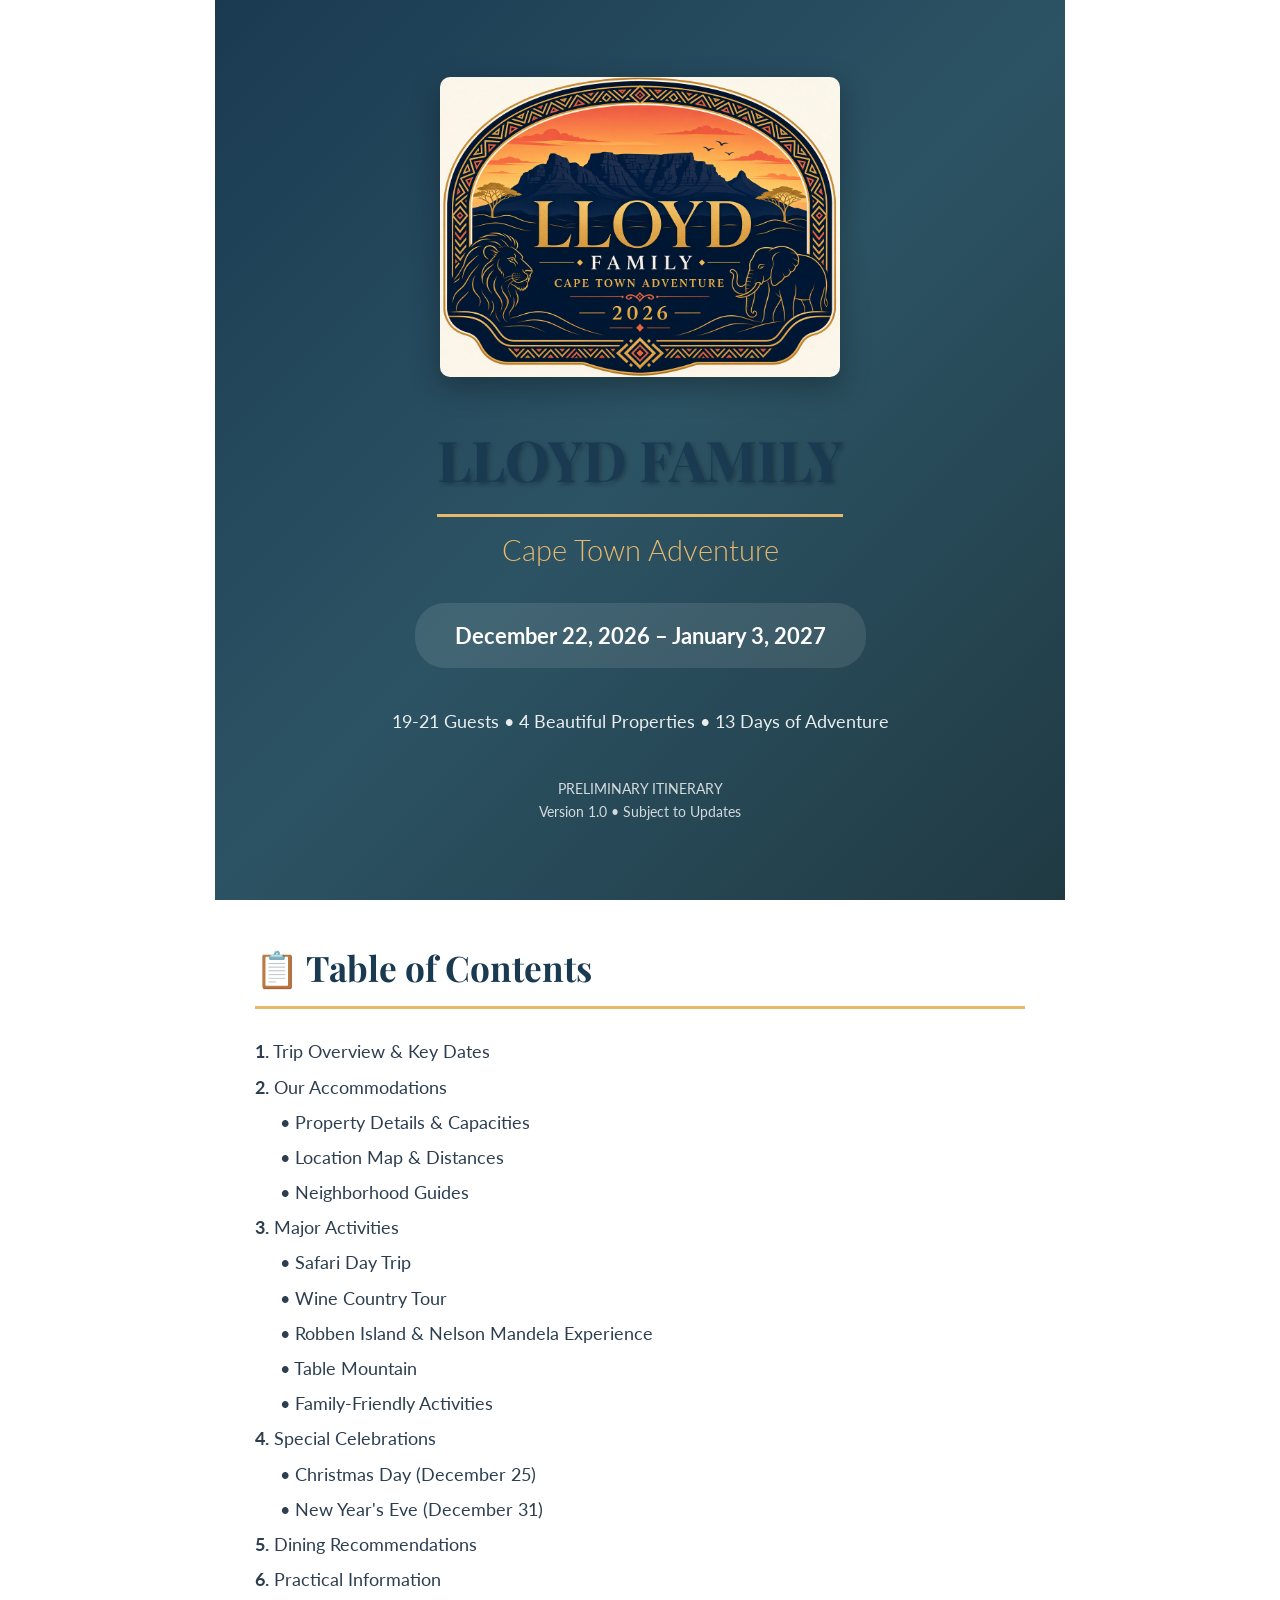
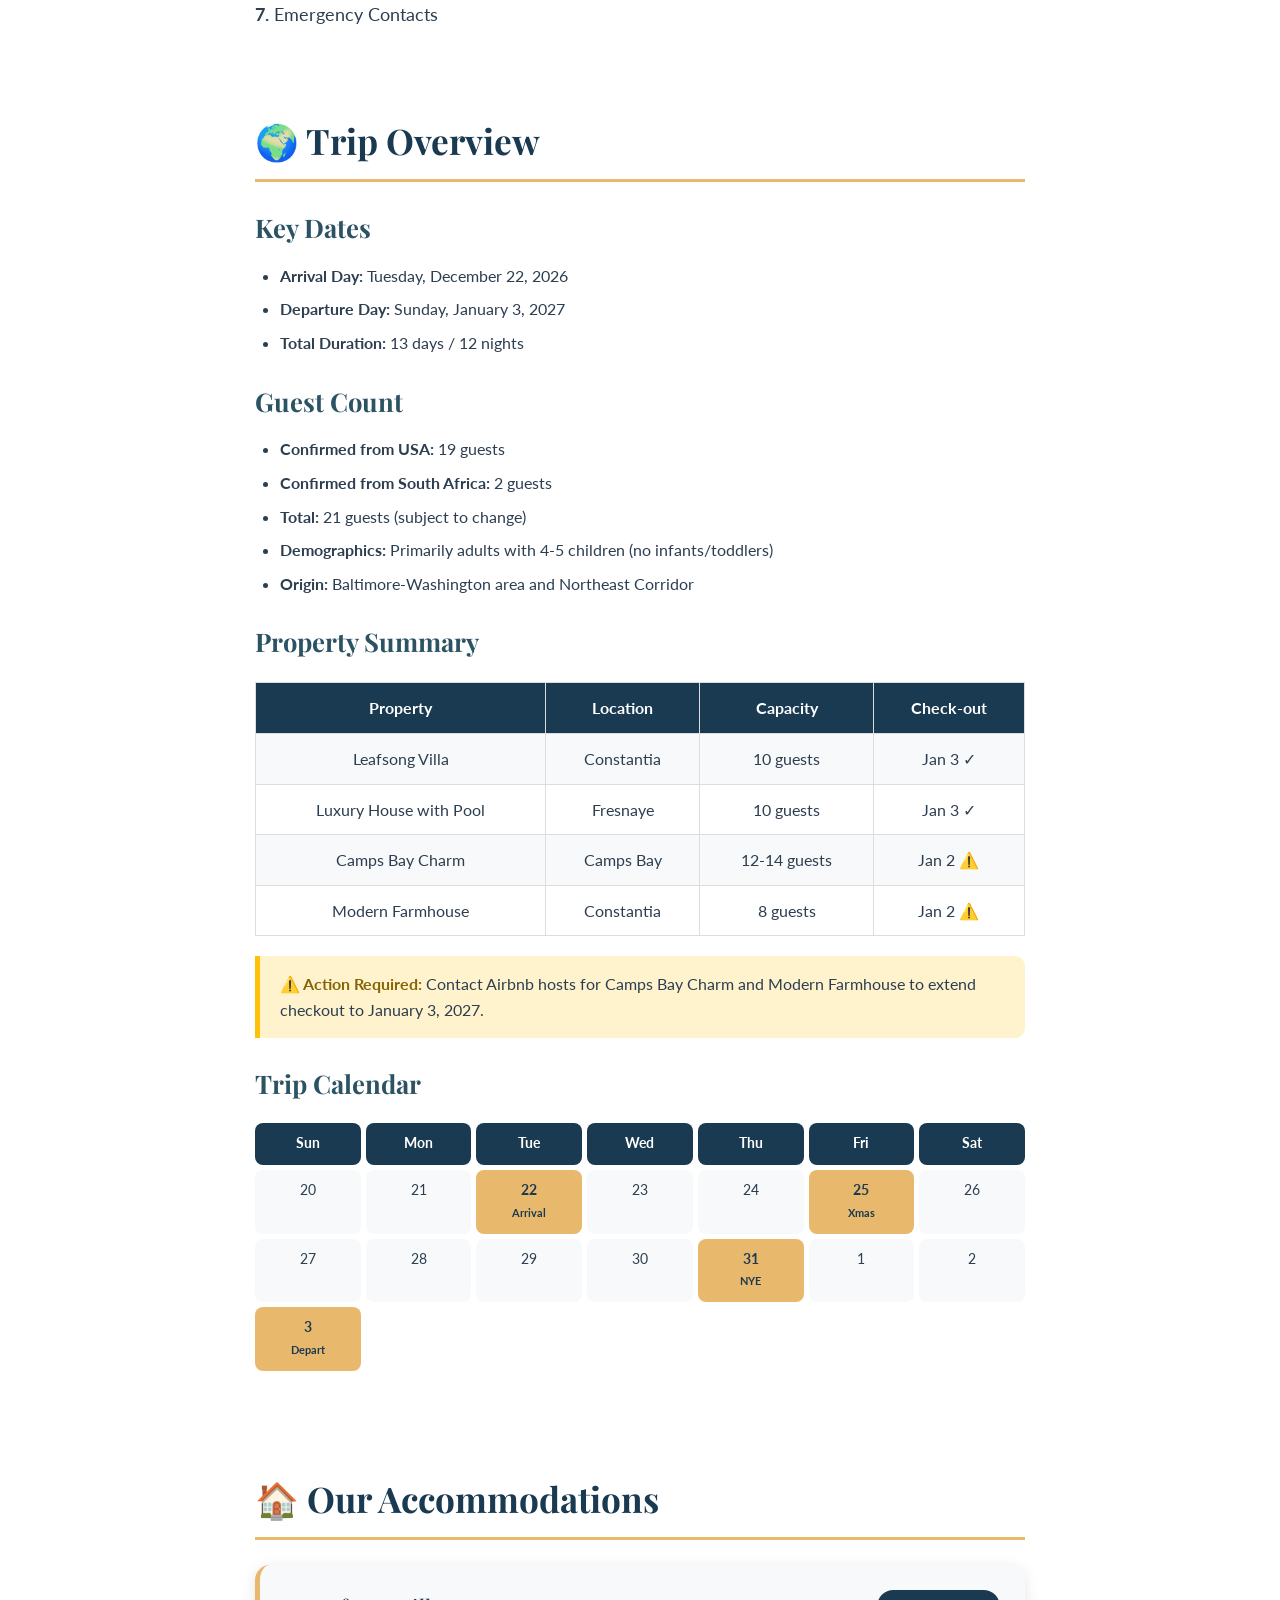
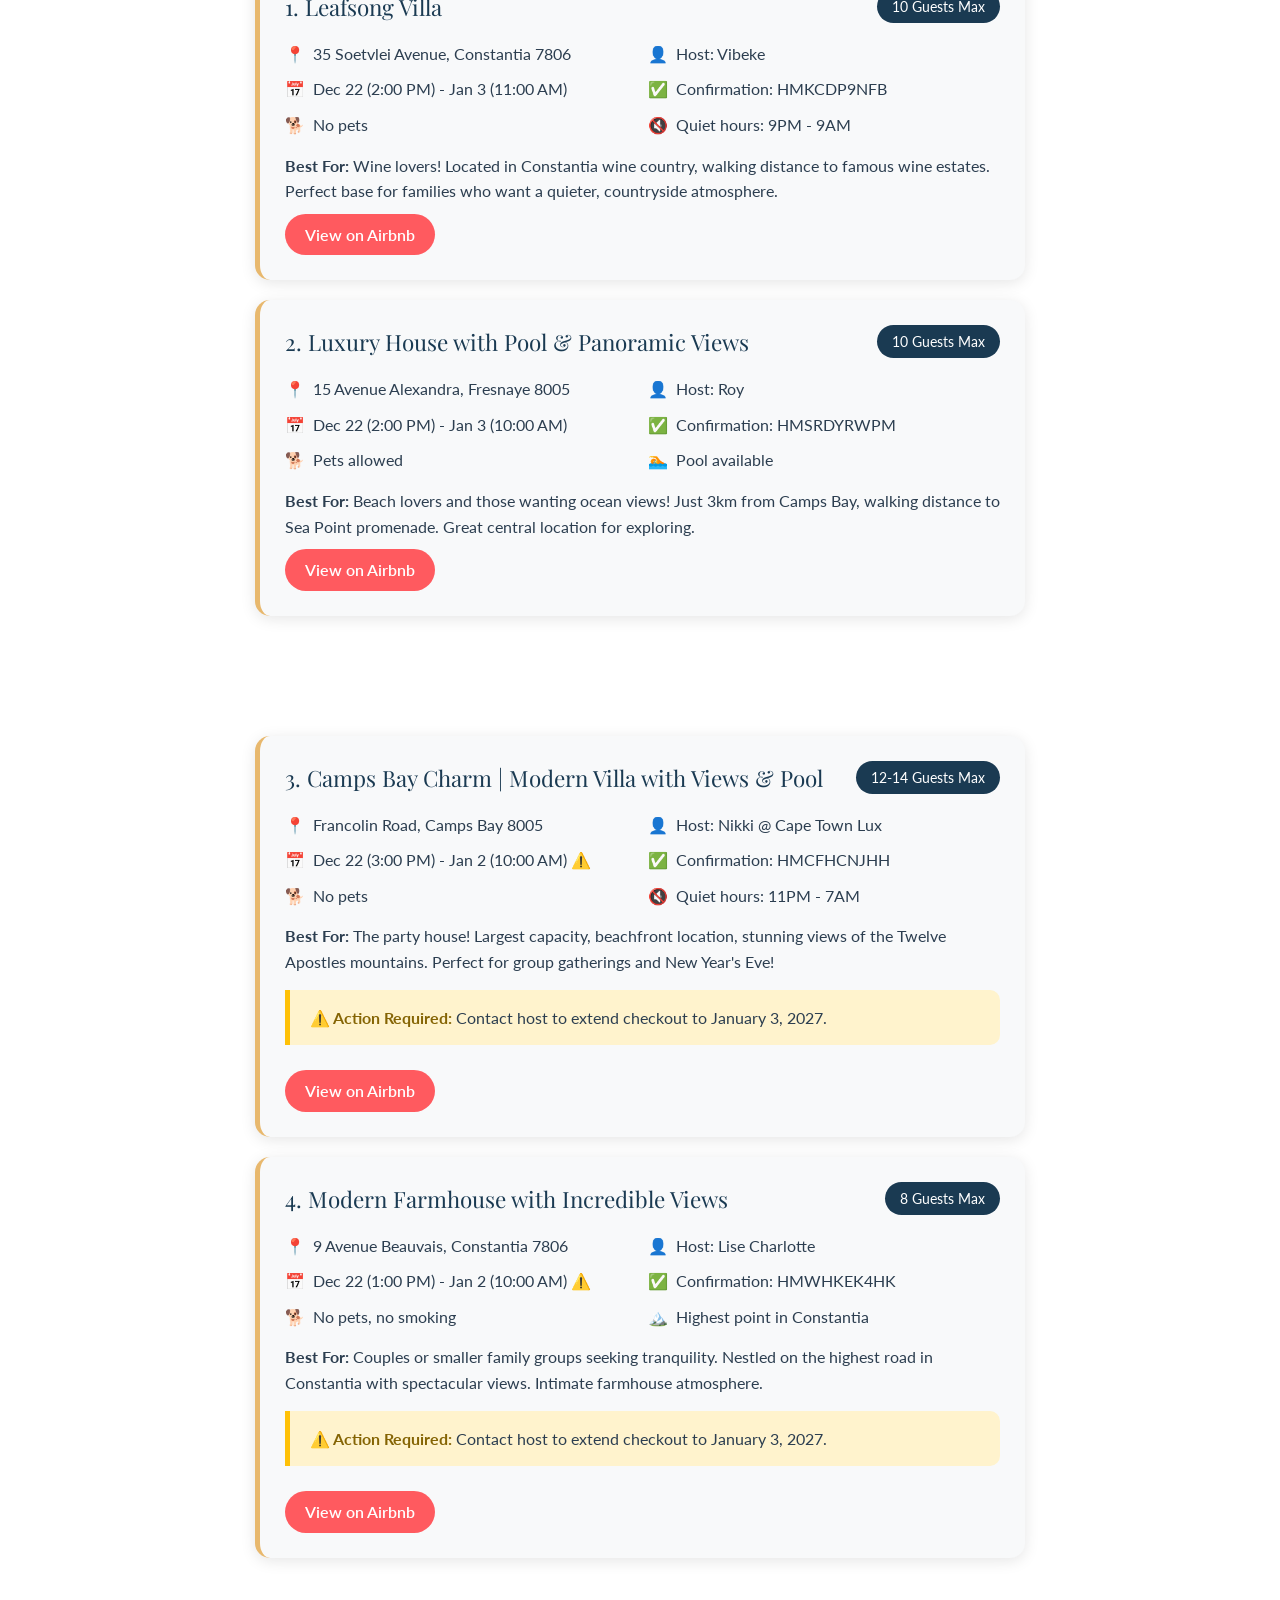
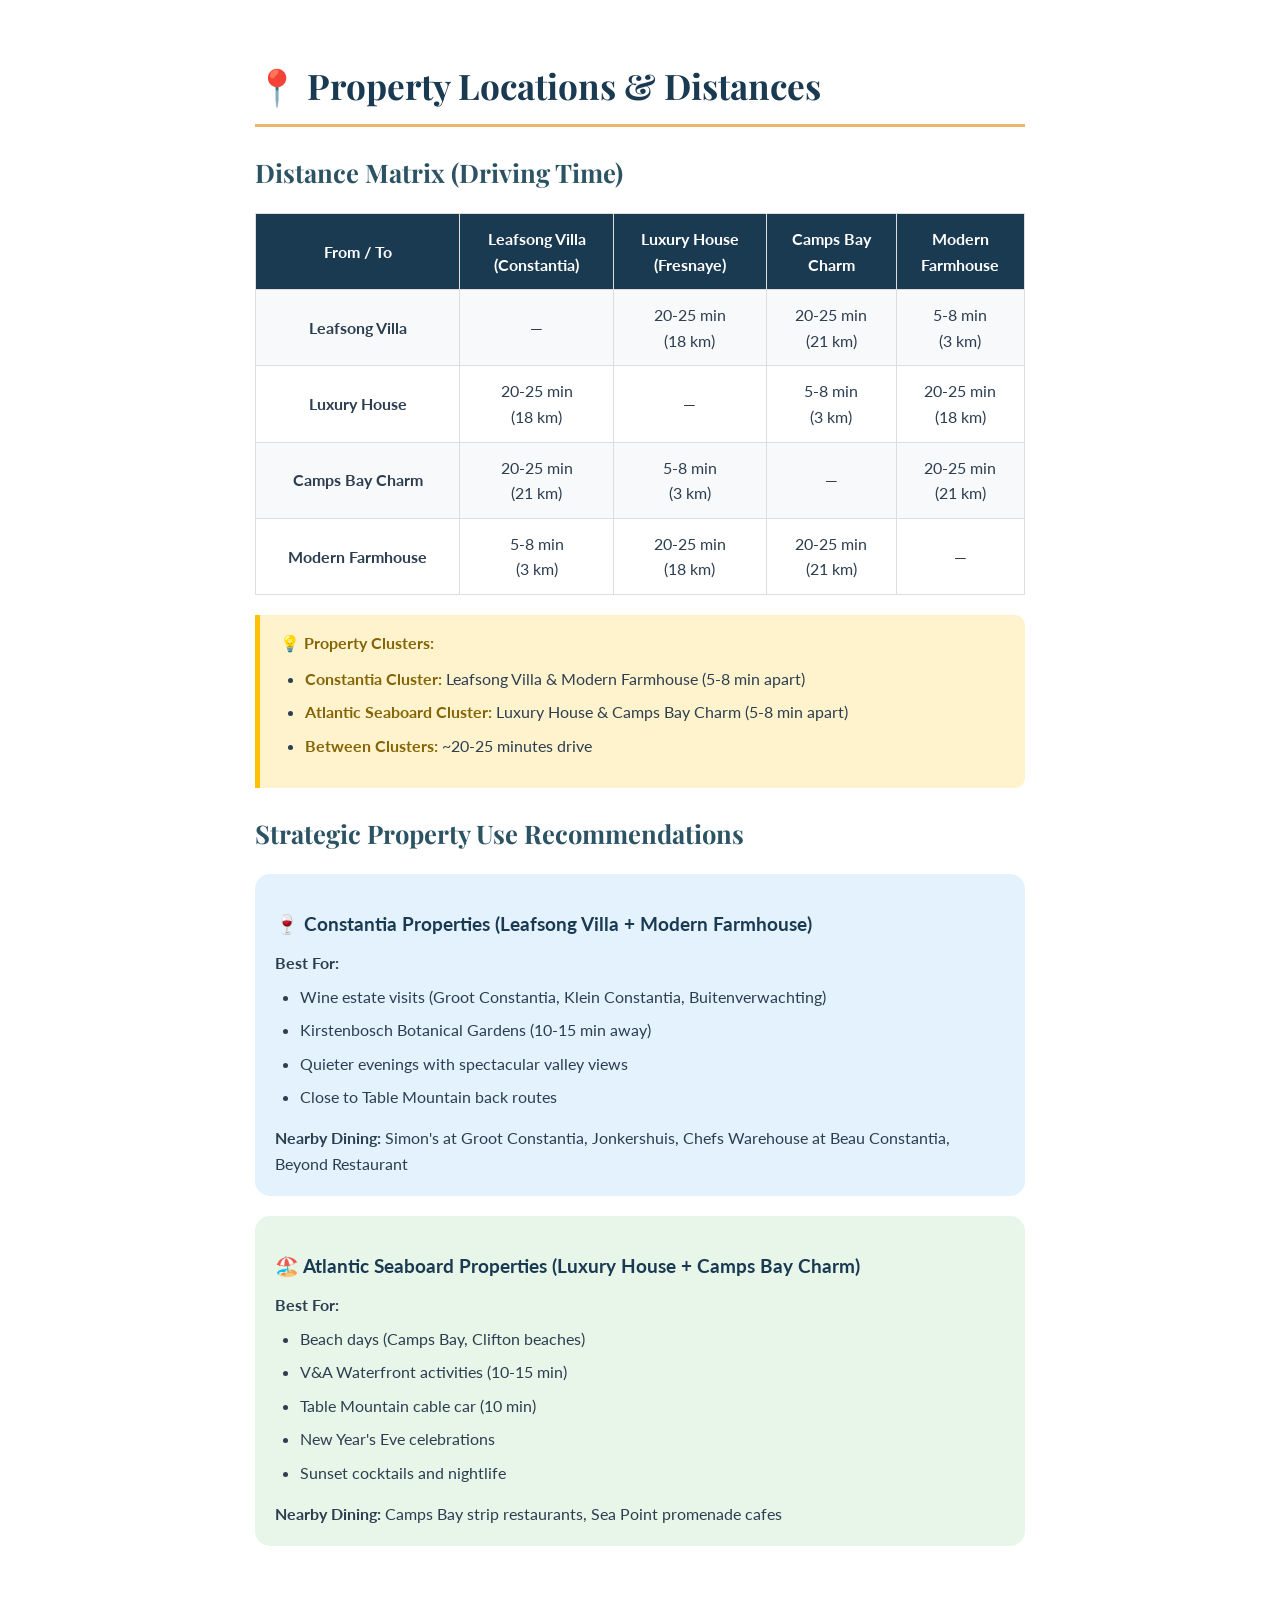
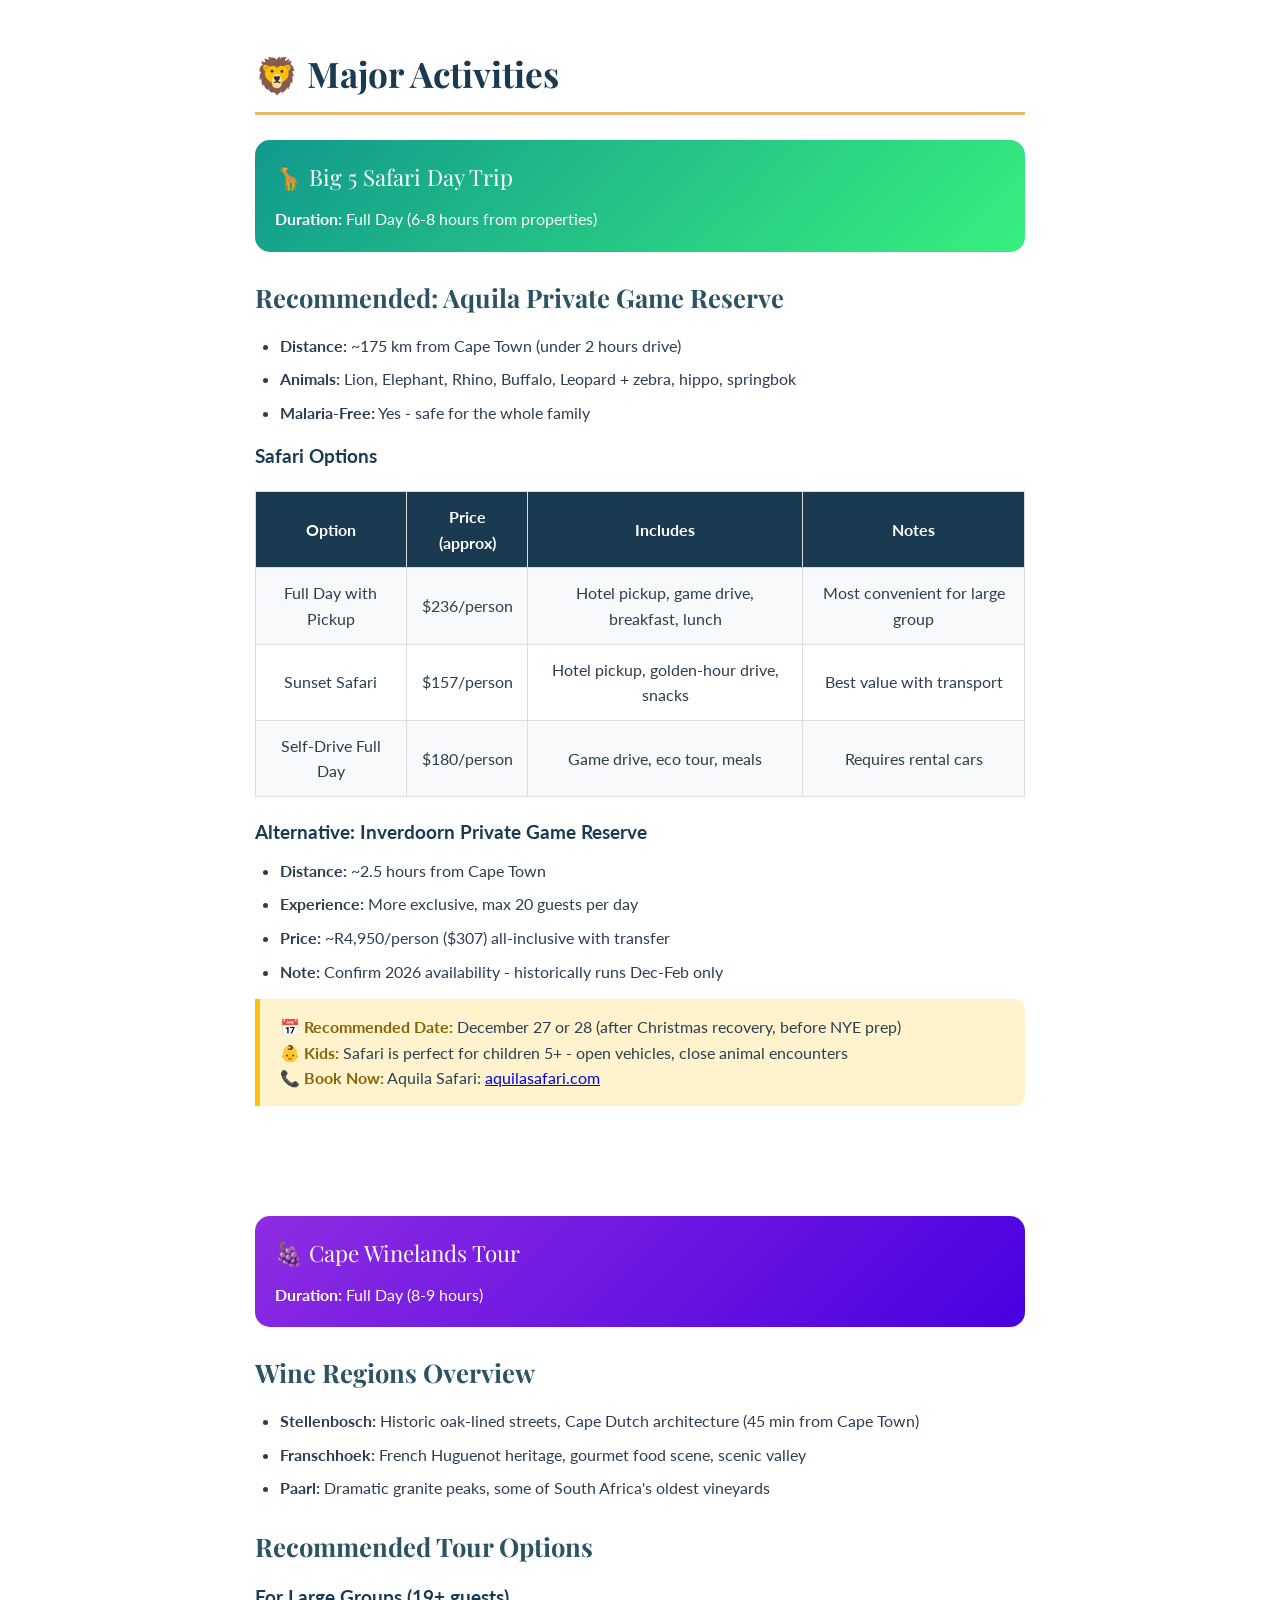
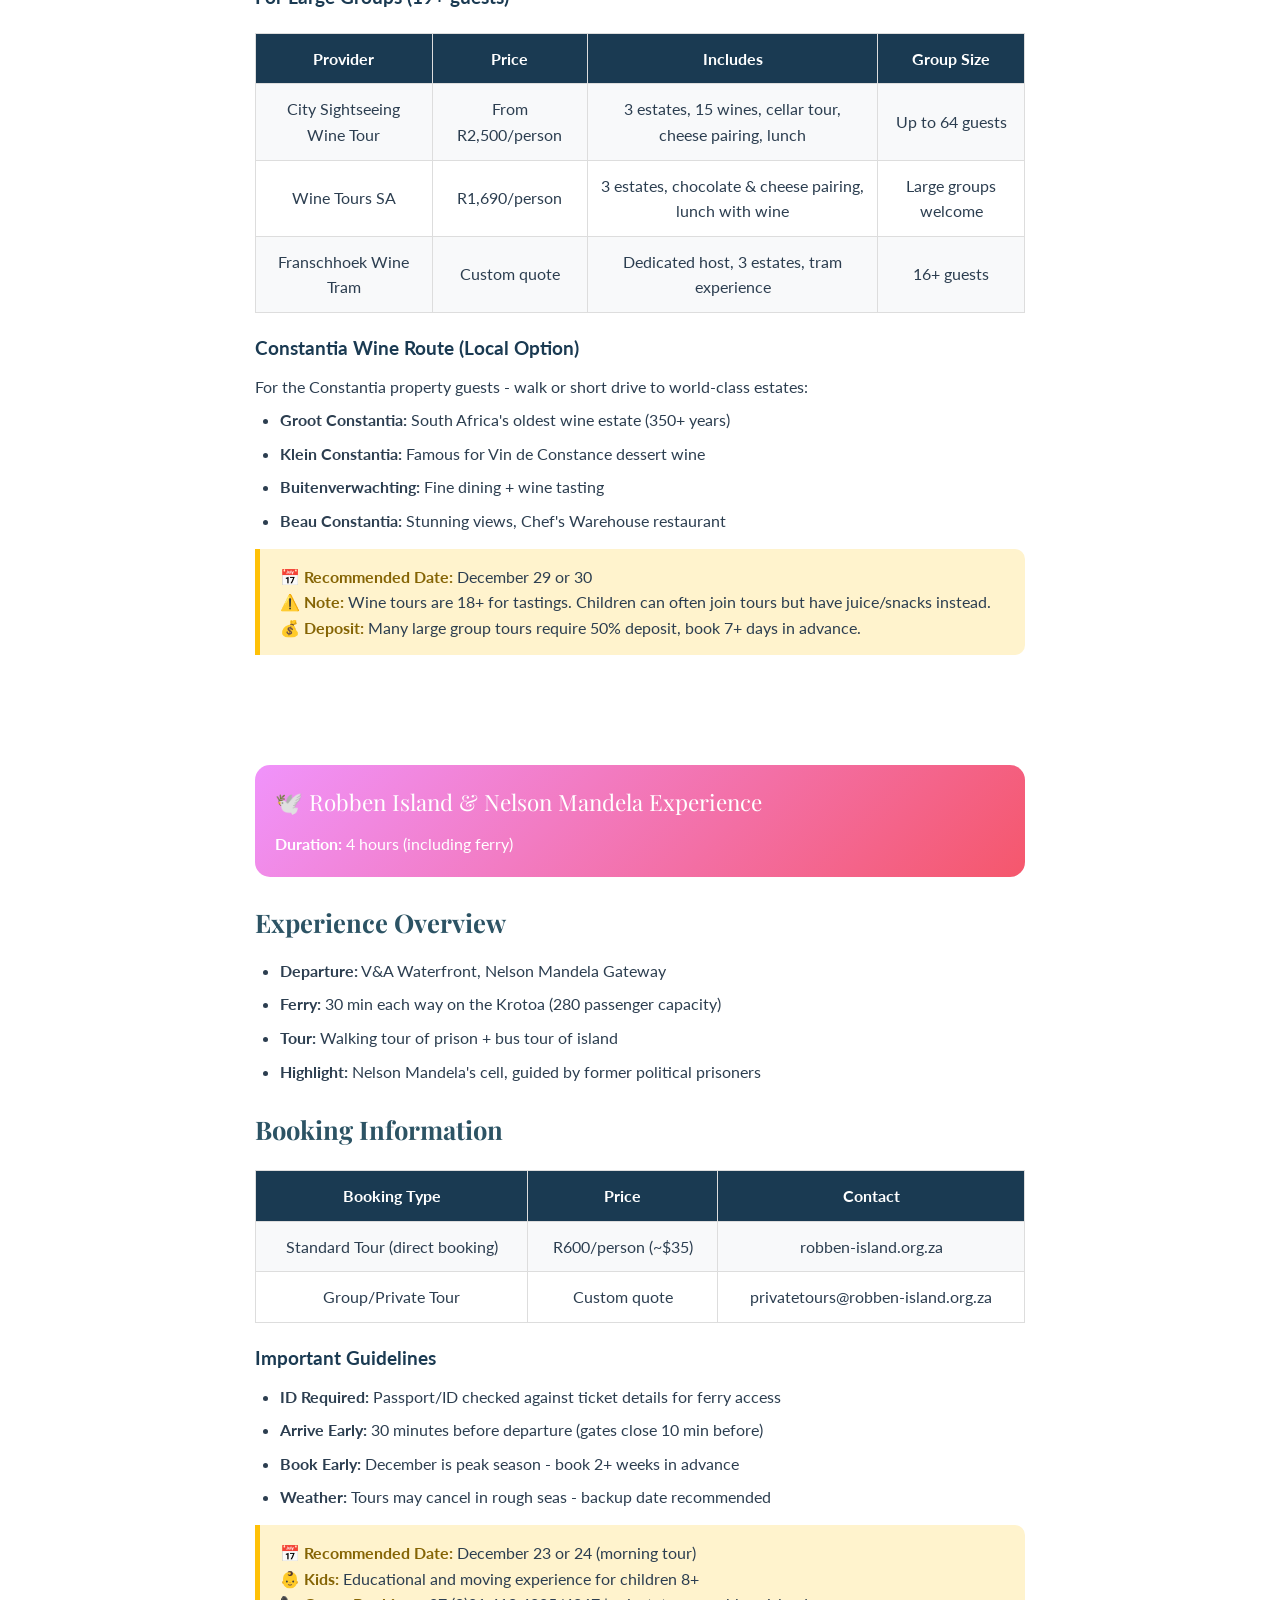
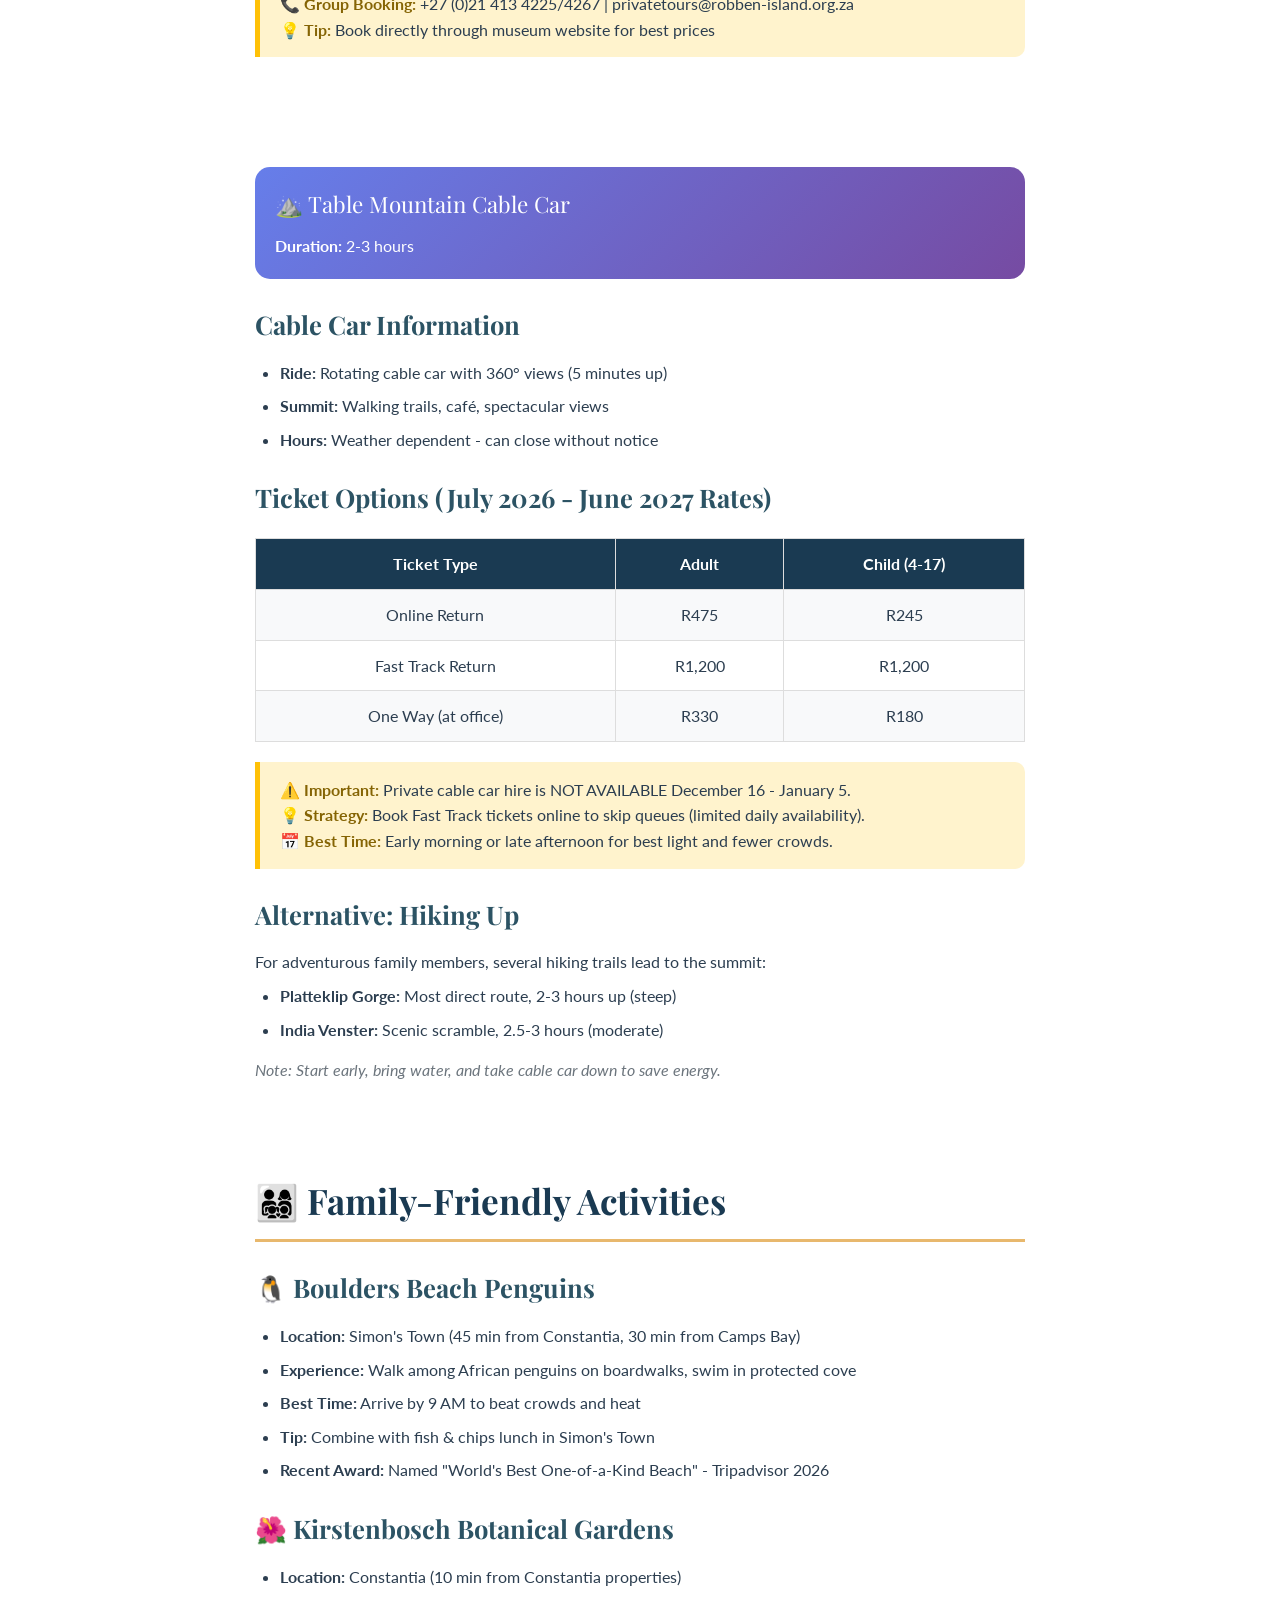
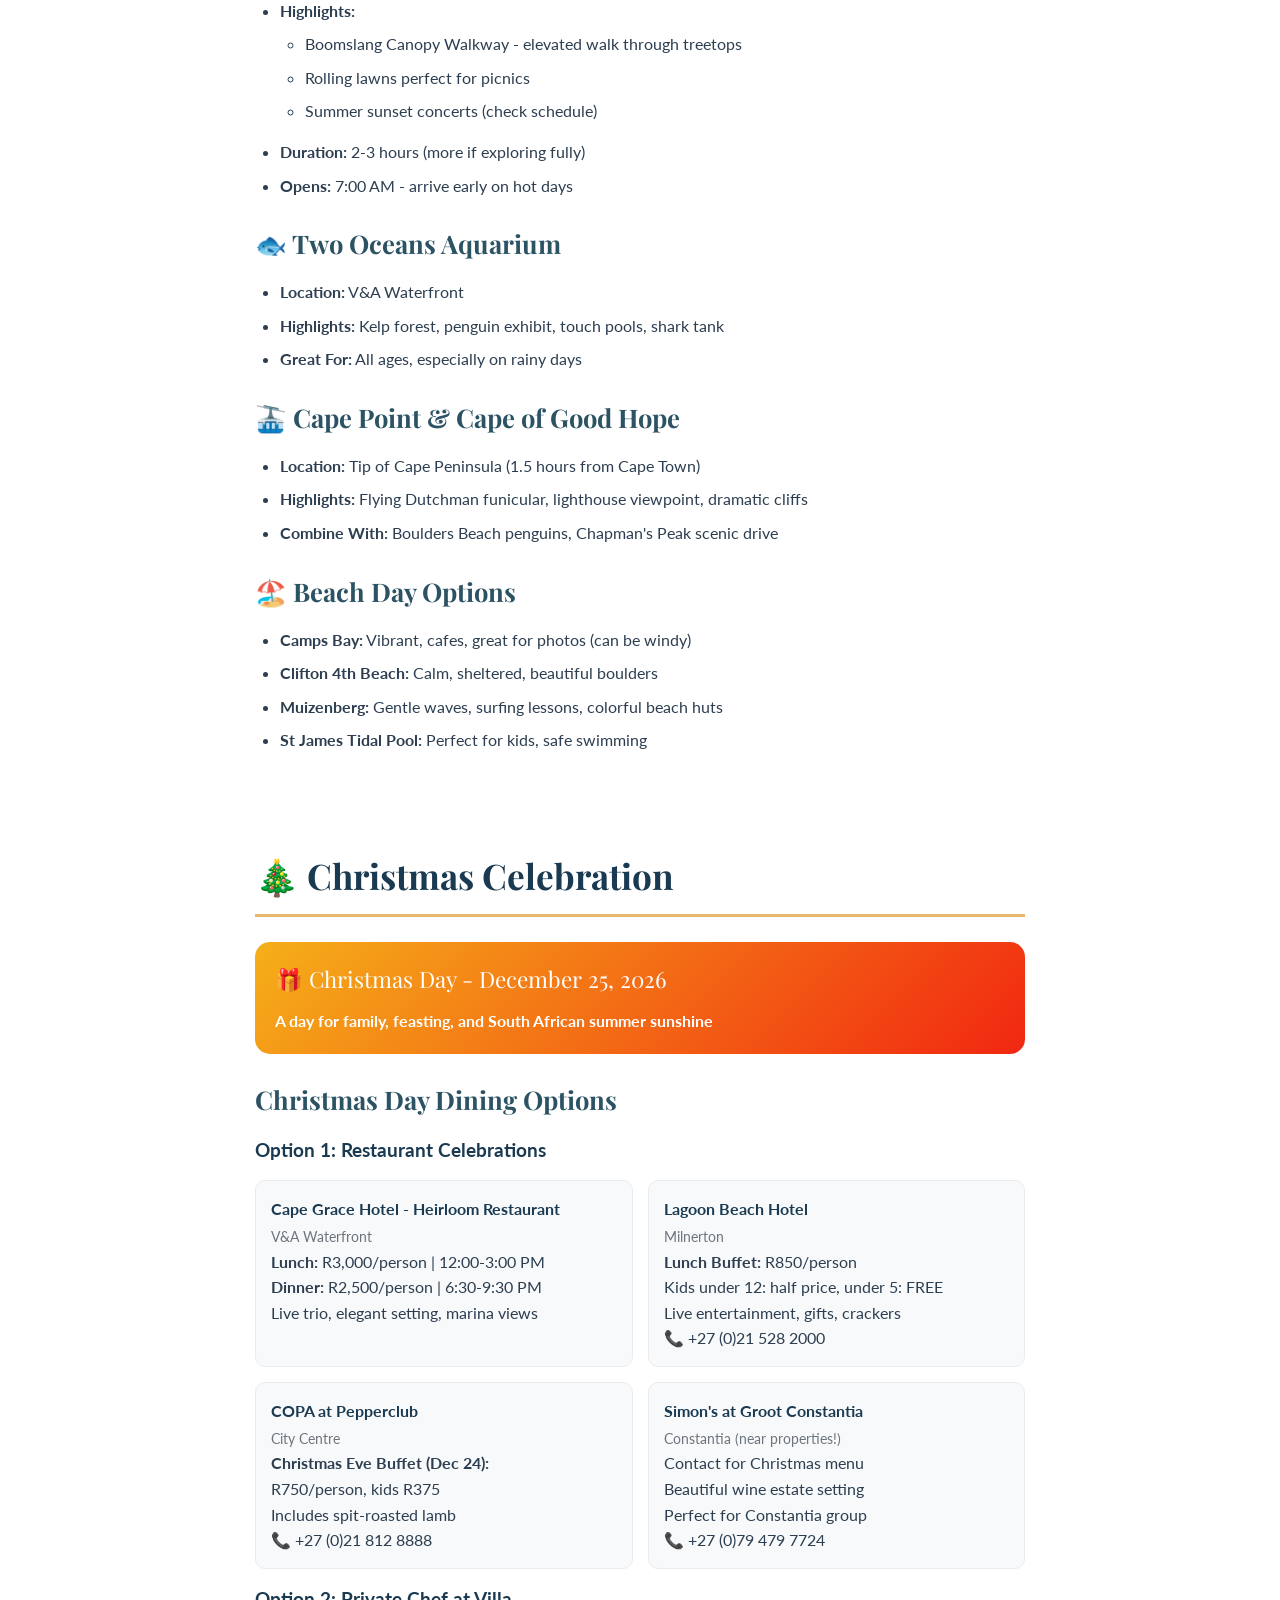
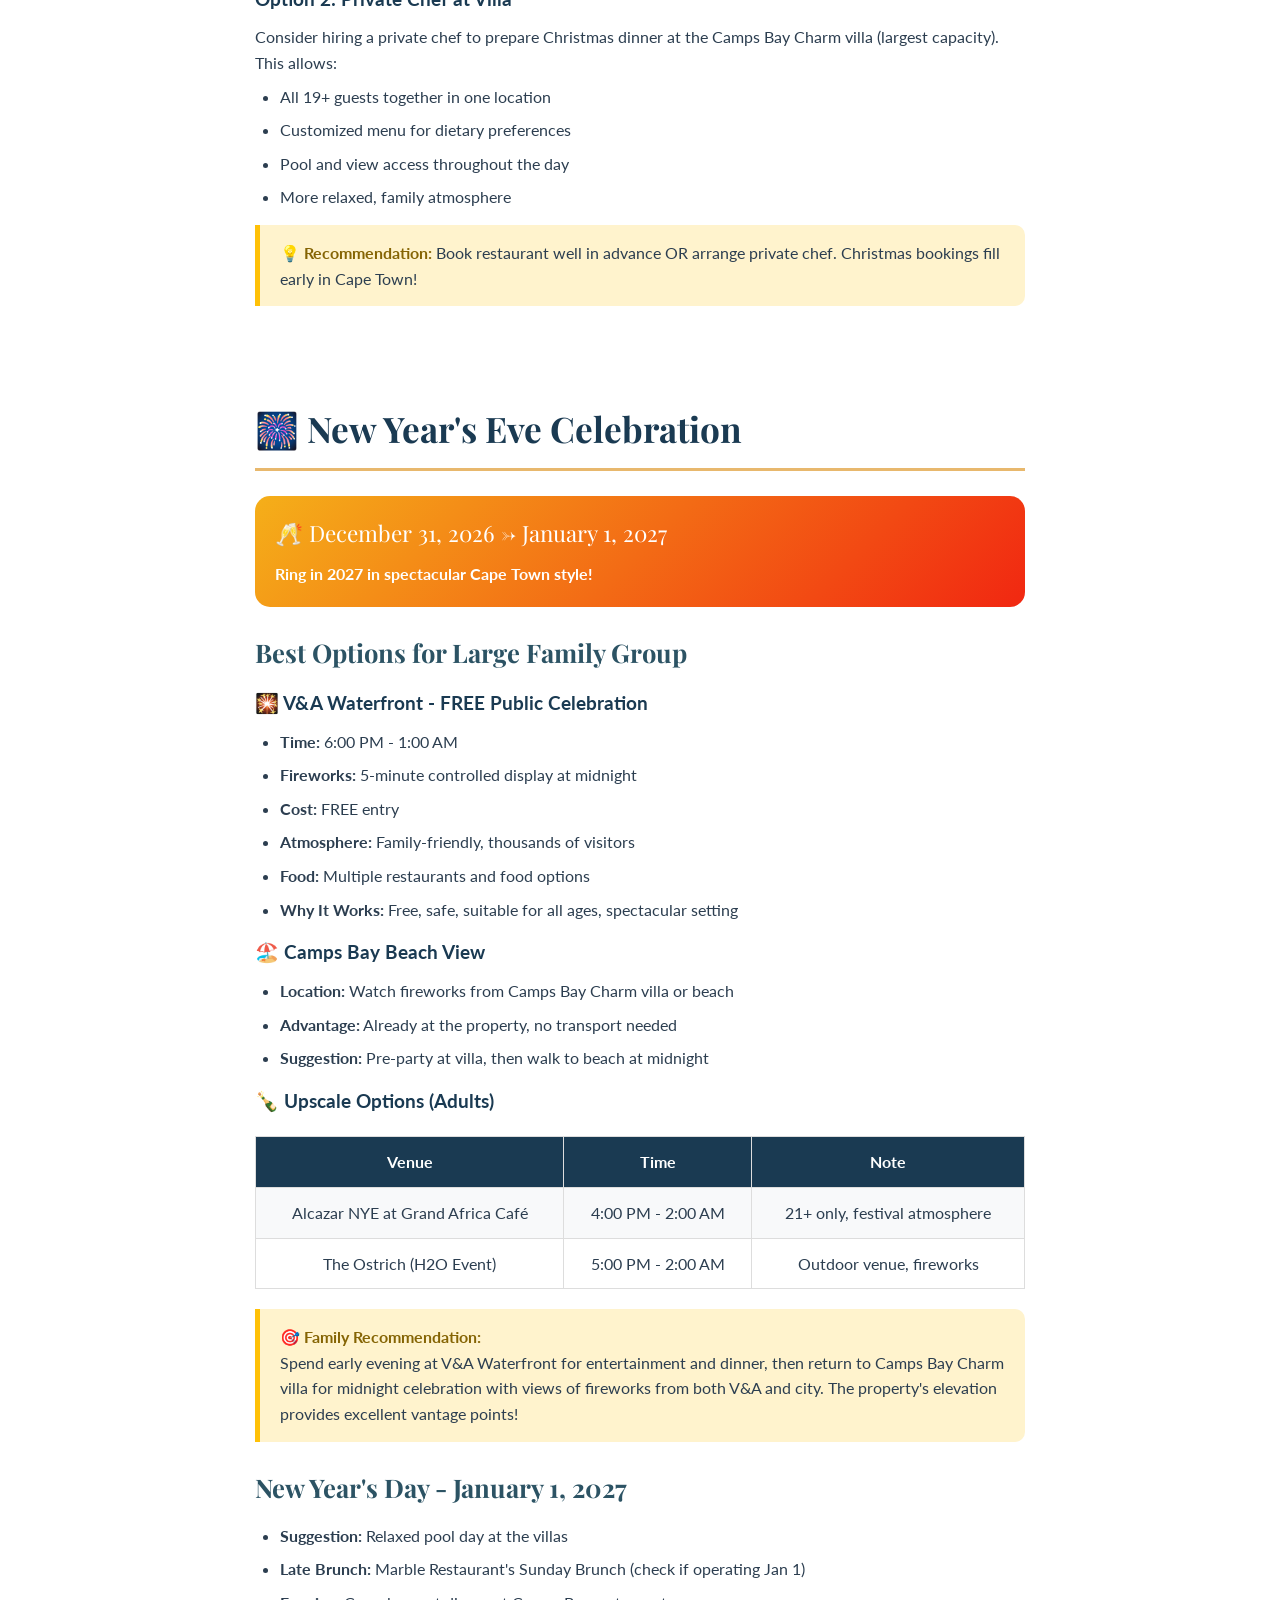
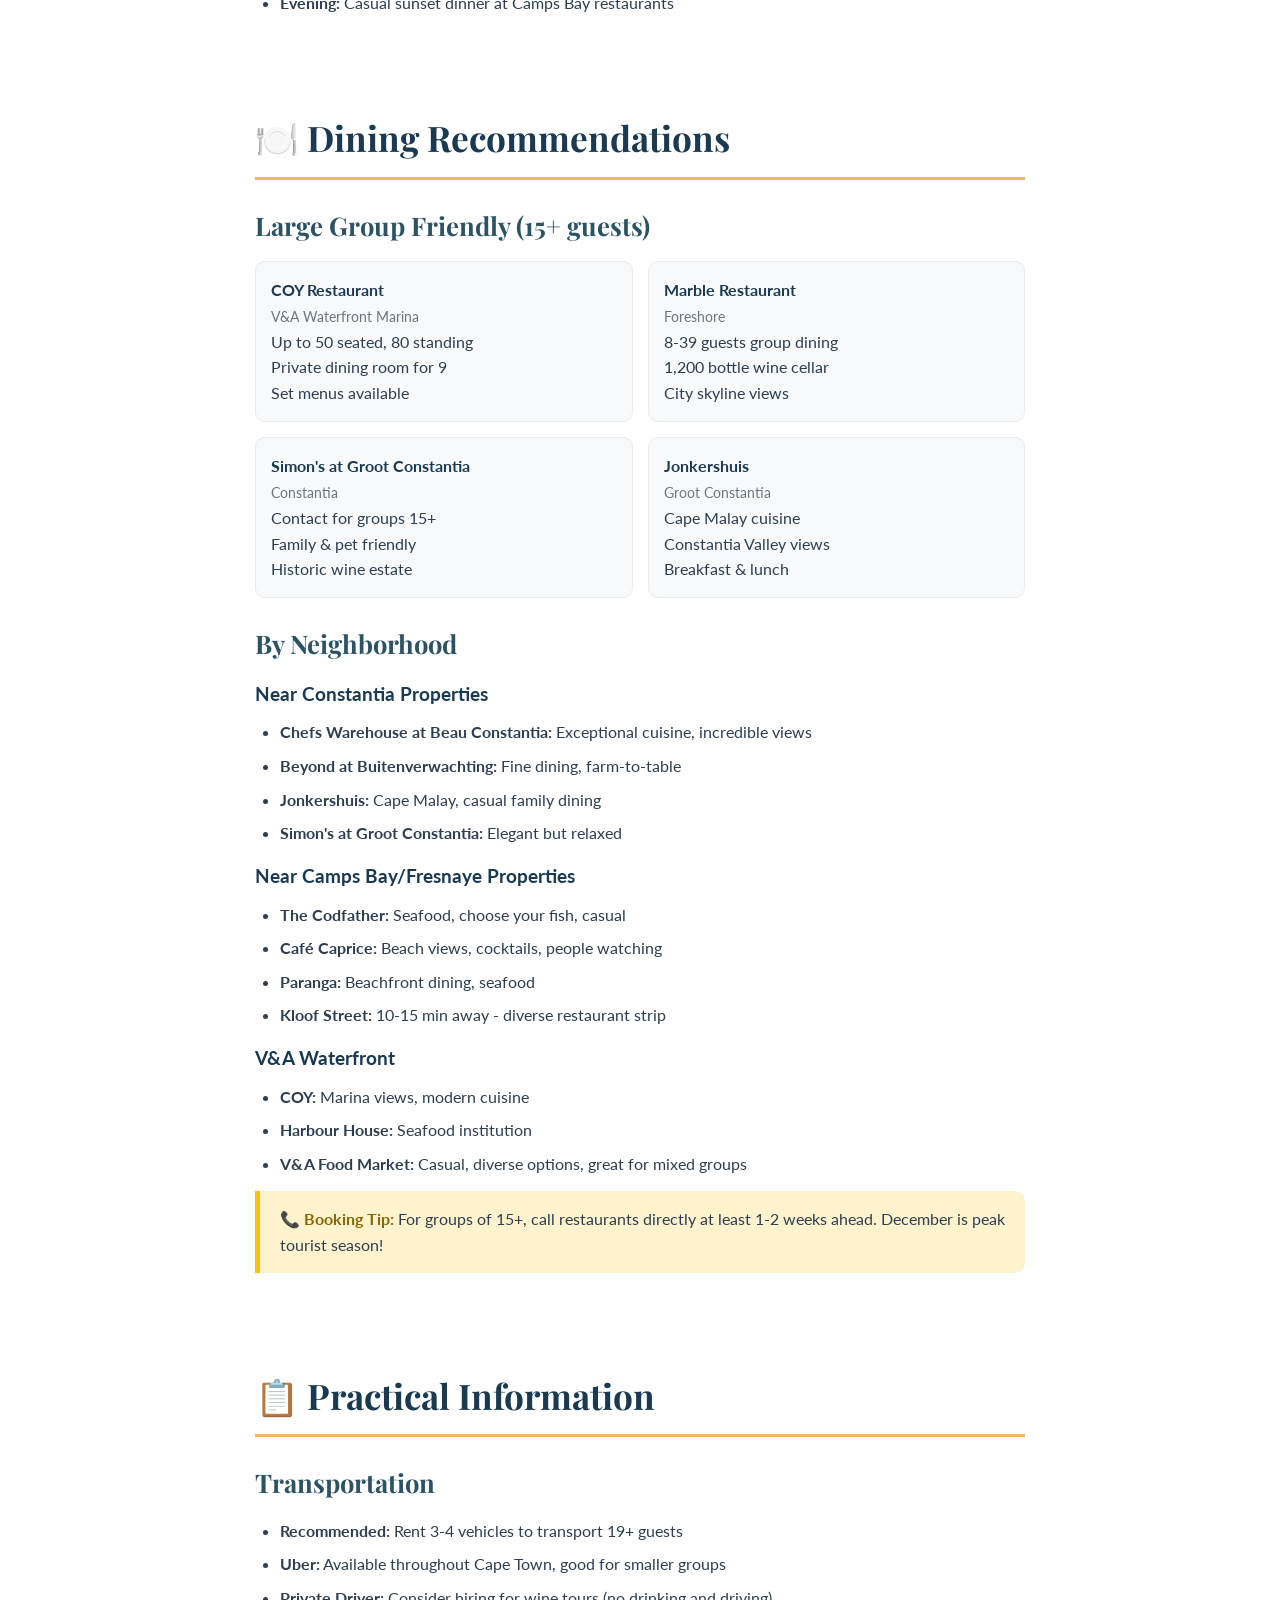
==== lloyd-family-cape-town-trip-2026/documents/lloyd-family-cape-town-itinerary.html @ f40e1b4d "Add Lloyd Family Cape Town Trip Planning Materials 2026-2027 - Created comprehensive trip itinerary " ====
<!DOCTYPE html>
<html lang="en">
<head>
    <meta charset="UTF-8">
    <meta name="viewport" content="width=device-width, initial-scale=1.0">
    <title>Lloyd Family Cape Town Adventure 2026-2027</title>
    <style>
        @import url('https://fonts.googleapis.com/css2?family=Playfair+Display:wght@400;700&family=Lato:wght@300;400;700&display=swap');
        
        * {
            margin: 0;
            padding: 0;
            box-sizing: border-box;
        }
        
        body {
            font-family: 'Lato', sans-serif;
            line-height: 1.6;
            color: #2c3e50;
            background: #fff;
        }
        
        .page {
            max-width: 850px;
            margin: 0 auto;
            padding: 40px;
            page-break-after: always;
        }
        
        .cover-page {
            min-height: 100vh;
            display: flex;
            flex-direction: column;
            justify-content: center;
            align-items: center;
            text-align: center;
            background: linear-gradient(135deg, #1a3a52 0%, #2c5364 50%, #203a43 100%);
            color: white;
            padding: 60px;
        }
        
        .logo-container {
            margin-bottom: 30px;
        }
        
        .logo-container img {
            max-width: 400px;
            border-radius: 10px;
            box-shadow: 0 10px 30px rgba(0,0,0,0.3);
        }
        
        .cover-title {
            font-family: 'Playfair Display', serif;
            font-size: 3.5rem;
            margin-bottom: 10px;
            text-shadow: 2px 2px 4px rgba(0,0,0,0.3);
        }
        
        .cover-subtitle {
            font-size: 1.8rem;
            font-weight: 300;
            margin-bottom: 30px;
            color: #e8b86d;
        }
        
        .cover-dates {
            font-size: 1.4rem;
            padding: 15px 40px;
            background: rgba(255,255,255,0.1);
            border-radius: 30px;
            margin-bottom: 40px;
        }
        
        .cover-guests {
            font-size: 1.1rem;
            opacity: 0.9;
        }
        
        h1 {
            font-family: 'Playfair Display', serif;
            color: #1a3a52;
            font-size: 2.2rem;
            border-bottom: 3px solid #e8b86d;
            padding-bottom: 10px;
            margin-bottom: 25px;
        }
        
        h2 {
            font-family: 'Playfair Display', serif;
            color: #2c5364;
            font-size: 1.6rem;
            margin: 25px 0 15px;
        }
        
        h3 {
            color: #1a3a52;
            font-size: 1.2rem;
            margin: 15px 0 10px;
        }
        
        .property-card {
            background: #f8f9fa;
            border-radius: 15px;
            padding: 25px;
            margin: 20px 0;
            border-left: 5px solid #e8b86d;
            box-shadow: 0 3px 15px rgba(0,0,0,0.1);
        }
        
        .property-header {
            display: flex;
            justify-content: space-between;
            align-items: flex-start;
            margin-bottom: 15px;
        }
        
        .property-name {
            font-family: 'Playfair Display', serif;
            font-size: 1.4rem;
            color: #1a3a52;
        }
        
        .property-capacity {
            background: #1a3a52;
            color: white;
            padding: 5px 15px;
            border-radius: 20px;
            font-size: 0.9rem;
        }
        
        .property-details {
            display: grid;
            grid-template-columns: repeat(2, 1fr);
            gap: 10px;
            margin: 15px 0;
        }
        
        .detail-item {
            display: flex;
            align-items: center;
            gap: 8px;
        }
        
        .detail-icon {
            width: 20px;
            text-align: center;
        }
        
        .airbnb-link {
            display: inline-block;
            background: #FF5A5F;
            color: white;
            padding: 8px 20px;
            border-radius: 25px;
            text-decoration: none;
            font-weight: 600;
            margin-top: 10px;
        }
        
        .distance-matrix {
            width: 100%;
            border-collapse: collapse;
            margin: 20px 0;
        }
        
        .distance-matrix th,
        .distance-matrix td {
            border: 1px solid #ddd;
            padding: 12px;
            text-align: center;
        }
        
        .distance-matrix th {
            background: #1a3a52;
            color: white;
        }
        
        .distance-matrix tr:nth-child(even) {
            background: #f8f9fa;
        }
        
        .activity-card {
            background: linear-gradient(135deg, #667eea 0%, #764ba2 100%);
            color: white;
            border-radius: 15px;
            padding: 20px;
            margin: 15px 0;
        }
        
        .activity-card.safari {
            background: linear-gradient(135deg, #11998e 0%, #38ef7d 100%);
        }
        
        .activity-card.wine {
            background: linear-gradient(135deg, #8E2DE2 0%, #4A00E0 100%);
        }
        
        .activity-card.history {
            background: linear-gradient(135deg, #f093fb 0%, #f5576c 100%);
        }
        
        .activity-card.celebration {
            background: linear-gradient(135deg, #f5af19 0%, #f12711 100%);
        }
        
        .activity-title {
            font-family: 'Playfair Display', serif;
            font-size: 1.4rem;
            margin-bottom: 10px;
        }
        
        .tip-box {
            background: #fff3cd;
            border-left: 5px solid #ffc107;
            padding: 15px 20px;
            margin: 15px 0;
            border-radius: 0 10px 10px 0;
        }
        
        .tip-box strong {
            color: #856404;
        }
        
        .restaurant-grid {
            display: grid;
            grid-template-columns: repeat(2, 1fr);
            gap: 15px;
            margin: 15px 0;
        }
        
        .restaurant-item {
            background: #f8f9fa;
            padding: 15px;
            border-radius: 10px;
            border: 1px solid #e9ecef;
        }
        
        .restaurant-name {
            font-weight: 700;
            color: #1a3a52;
            margin-bottom: 5px;
        }
        
        .restaurant-location {
            font-size: 0.85rem;
            color: #6c757d;
        }
        
        .calendar-grid {
            display: grid;
            grid-template-columns: repeat(7, 1fr);
            gap: 5px;
            margin: 20px 0;
        }
        
        .calendar-day {
            padding: 10px;
            text-align: center;
            background: #f8f9fa;
            border-radius: 8px;
            font-size: 0.85rem;
        }
        
        .calendar-header {
            background: #1a3a52;
            color: white;
            font-weight: 700;
        }
        
        .calendar-day.highlight {
            background: #e8b86d;
            color: #1a3a52;
            font-weight: 700;
        }
        
        .neighborhood-section {
            background: #e3f2fd;
            padding: 20px;
            border-radius: 15px;
            margin: 20px 0;
        }
        
        .contact-grid {
            display: grid;
            grid-template-columns: repeat(2, 1fr);
            gap: 20px;
            margin: 20px 0;
        }
        
        .contact-card {
            background: white;
            padding: 20px;
            border-radius: 10px;
            box-shadow: 0 2px 10px rgba(0,0,0,0.1);
        }
        
        ul {
            margin-left: 25px;
            margin-bottom: 15px;
        }
        
        li {
            margin: 8px 0;
        }
        
        .note {
            font-style: italic;
            color: #6c757d;
            margin: 10px 0;
        }
        
        .highlight-text {
            color: #e8b86d;
            font-weight: 700;
        }
        
        .footer {
            text-align: center;
            padding: 30px;
            background: #1a3a52;
            color: white;
            margin-top: 40px;
        }
        
        @media print {
            .page {
                page-break-after: always;
            }
            .cover-page {
                min-height: 100vh;
            }
        }
    </style>
</head>
<body>

<!-- COVER PAGE -->
<div class="cover-page page">
    <div class="logo-container">
        <img src="../images/lloyd-family-logo.jpg" alt="Lloyd Family Cape Town Adventure">
    </div>
    <h1 class="cover-title">LLOYD FAMILY</h1>
    <p class="cover-subtitle">Cape Town Adventure</p>
    <div class="cover-dates">
        <strong>December 22, 2026 – January 3, 2027</strong>
    </div>
    <p class="cover-guests">19-21 Guests • 4 Beautiful Properties • 13 Days of Adventure</p>
    <p style="margin-top: 40px; font-size: 0.9rem; opacity: 0.8;">
        PRELIMINARY ITINERARY<br>
        Version 1.0 • Subject to Updates
    </p>
</div>

<!-- TABLE OF CONTENTS -->
<div class="page">
    <h1>📋 Table of Contents</h1>
    <div style="font-size: 1.1rem; line-height: 2;">
        <p><strong>1.</strong> Trip Overview & Key Dates</p>
        <p><strong>2.</strong> Our Accommodations</p>
        <p style="margin-left: 25px;">• Property Details & Capacities</p>
        <p style="margin-left: 25px;">• Location Map & Distances</p>
        <p style="margin-left: 25px;">• Neighborhood Guides</p>
        <p><strong>3.</strong> Major Activities</p>
        <p style="margin-left: 25px;">• Safari Day Trip</p>
        <p style="margin-left: 25px;">• Wine Country Tour</p>
        <p style="margin-left: 25px;">• Robben Island & Nelson Mandela Experience</p>
        <p style="margin-left: 25px;">• Table Mountain</p>
        <p style="margin-left: 25px;">• Family-Friendly Activities</p>
        <p><strong>4.</strong> Special Celebrations</p>
        <p style="margin-left: 25px;">• Christmas Day (December 25)</p>
        <p style="margin-left: 25px;">• New Year's Eve (December 31)</p>
        <p><strong>5.</strong> Dining Recommendations</p>
        <p><strong>6.</strong> Practical Information</p>
        <p><strong>7.</strong> Emergency Contacts</p>
    </div>
</div>

<!-- TRIP OVERVIEW -->
<div class="page">
    <h1>🌍 Trip Overview</h1>
    
    <h2>Key Dates</h2>
    <ul>
        <li><strong>Arrival Day:</strong> Tuesday, December 22, 2026</li>
        <li><strong>Departure Day:</strong> Sunday, January 3, 2027</li>
        <li><strong>Total Duration:</strong> 13 days / 12 nights</li>
    </ul>
    
    <h2>Guest Count</h2>
    <ul>
        <li><strong>Confirmed from USA:</strong> 19 guests</li>
        <li><strong>Confirmed from South Africa:</strong> 2 guests</li>
        <li><strong>Total:</strong> 21 guests (subject to change)</li>
        <li><strong>Demographics:</strong> Primarily adults with 4-5 children (no infants/toddlers)</li>
        <li><strong>Origin:</strong> Baltimore-Washington area and Northeast Corridor</li>
    </ul>
    
    <h2>Property Summary</h2>
    <table class="distance-matrix">
        <tr>
            <th>Property</th>
            <th>Location</th>
            <th>Capacity</th>
            <th>Check-out</th>
        </tr>
        <tr>
            <td>Leafsong Villa</td>
            <td>Constantia</td>
            <td>10 guests</td>
            <td>Jan 3 ✓</td>
        </tr>
        <tr>
            <td>Luxury House with Pool</td>
            <td>Fresnaye</td>
            <td>10 guests</td>
            <td>Jan 3 ✓</td>
        </tr>
        <tr>
            <td>Camps Bay Charm</td>
            <td>Camps Bay</td>
            <td>12-14 guests</td>
            <td>Jan 2 ⚠️</td>
        </tr>
        <tr>
            <td>Modern Farmhouse</td>
            <td>Constantia</td>
            <td>8 guests</td>
            <td>Jan 2 ⚠️</td>
        </tr>
    </table>
    
    <div class="tip-box">
        <strong>⚠️ Action Required:</strong> Contact Airbnb hosts for Camps Bay Charm and Modern Farmhouse to extend checkout to January 3, 2027.
    </div>
    
    <h2>Trip Calendar</h2>
    <div class="calendar-grid">
        <div class="calendar-day calendar-header">Sun</div>
        <div class="calendar-day calendar-header">Mon</div>
        <div class="calendar-day calendar-header">Tue</div>
        <div class="calendar-day calendar-header">Wed</div>
        <div class="calendar-day calendar-header">Thu</div>
        <div class="calendar-day calendar-header">Fri</div>
        <div class="calendar-day calendar-header">Sat</div>
        
        <div class="calendar-day">20</div>
        <div class="calendar-day">21</div>
        <div class="calendar-day highlight">22<br><small>Arrival</small></div>
        <div class="calendar-day">23</div>
        <div class="calendar-day">24</div>
        <div class="calendar-day highlight">25<br><small>Xmas</small></div>
        <div class="calendar-day">26</div>
        
        <div class="calendar-day">27</div>
        <div class="calendar-day">28</div>
        <div class="calendar-day">29</div>
        <div class="calendar-day">30</div>
        <div class="calendar-day highlight">31<br><small>NYE</small></div>
        <div class="calendar-day">1</div>
        <div class="calendar-day">2</div>
        
        <div class="calendar-day highlight">3<br><small>Depart</small></div>
    </div>
</div>

<!-- PROPERTY 1: LEAFSONG VILLA -->
<div class="page">
    <h1>🏠 Our Accommodations</h1>
    
    <div class="property-card">
        <div class="property-header">
            <div class="property-name">1. Leafsong Villa</div>
            <div class="property-capacity">10 Guests Max</div>
        </div>
        
        <div class="property-details">
            <div class="detail-item">
                <span class="detail-icon">📍</span>
                <span>35 Soetvlei Avenue, Constantia 7806</span>
            </div>
            <div class="detail-item">
                <span class="detail-icon">👤</span>
                <span>Host: Vibeke</span>
            </div>
            <div class="detail-item">
                <span class="detail-icon">📅</span>
                <span>Dec 22 (2:00 PM) - Jan 3 (11:00 AM)</span>
            </div>
            <div class="detail-item">
                <span class="detail-icon">✅</span>
                <span>Confirmation: HMKCDP9NFB</span>
            </div>
            <div class="detail-item">
                <span class="detail-icon">🐕</span>
                <span>No pets</span>
            </div>
            <div class="detail-item">
                <span class="detail-icon">🔇</span>
                <span>Quiet hours: 9PM - 9AM</span>
            </div>
        </div>
        
        <p><strong>Best For:</strong> Wine lovers! Located in Constantia wine country, walking distance to famous wine estates. Perfect base for families who want a quieter, countryside atmosphere.</p>
        
        <a href="https://www.airbnb.com/trips/v1/HMKCDP9NFB" class="airbnb-link" target="_blank">View on Airbnb</a>
    </div>
    
    <div class="property-card">
        <div class="property-header">
            <div class="property-name">2. Luxury House with Pool & Panoramic Views</div>
            <div class="property-capacity">10 Guests Max</div>
        </div>
        
        <div class="property-details">
            <div class="detail-item">
                <span class="detail-icon">📍</span>
                <span>15 Avenue Alexandra, Fresnaye 8005</span>
            </div>
            <div class="detail-item">
                <span class="detail-icon">👤</span>
                <span>Host: Roy</span>
            </div>
            <div class="detail-item">
                <span class="detail-icon">📅</span>
                <span>Dec 22 (2:00 PM) - Jan 3 (10:00 AM)</span>
            </div>
            <div class="detail-item">
                <span class="detail-icon">✅</span>
                <span>Confirmation: HMSRDYRWPM</span>
            </div>
            <div class="detail-item">
                <span class="detail-icon">🐕</span>
                <span>Pets allowed</span>
            </div>
            <div class="detail-item">
                <span class="detail-icon">🏊</span>
                <span>Pool available</span>
            </div>
        </div>
        
        <p><strong>Best For:</strong> Beach lovers and those wanting ocean views! Just 3km from Camps Bay, walking distance to Sea Point promenade. Great central location for exploring.</p>
        
        <a href="https://www.airbnb.com/trips/v1/HMSRDYRWPM" class="airbnb-link" target="_blank">View on Airbnb</a>
    </div>
</div>

<!-- PROPERTIES 3-4 -->
<div class="page">
    <div class="property-card">
        <div class="property-header">
            <div class="property-name">3. Camps Bay Charm | Modern Villa with Views & Pool</div>
            <div class="property-capacity">12-14 Guests Max</div>
        </div>
        
        <div class="property-details">
            <div class="detail-item">
                <span class="detail-icon">📍</span>
                <span>Francolin Road, Camps Bay 8005</span>
            </div>
            <div class="detail-item">
                <span class="detail-icon">👤</span>
                <span>Host: Nikki @ Cape Town Lux</span>
            </div>
            <div class="detail-item">
                <span class="detail-icon">📅</span>
                <span>Dec 22 (3:00 PM) - Jan 2 (10:00 AM) ⚠️</span>
            </div>
            <div class="detail-item">
                <span class="detail-icon">✅</span>
                <span>Confirmation: HMCFHCNJHH</span>
            </div>
            <div class="detail-item">
                <span class="detail-icon">🐕</span>
                <span>No pets</span>
            </div>
            <div class="detail-item">
                <span class="detail-icon">🔇</span>
                <span>Quiet hours: 11PM - 7AM</span>
            </div>
        </div>
        
        <p><strong>Best For:</strong> The party house! Largest capacity, beachfront location, stunning views of the Twelve Apostles mountains. Perfect for group gatherings and New Year's Eve!</p>
        
        <div class="tip-box">
            <strong>⚠️ Action Required:</strong> Contact host to extend checkout to January 3, 2027.
        </div>
        
        <a href="https://www.airbnb.com/trips/v1/HMCFHCNJHH" class="airbnb-link" target="_blank">View on Airbnb</a>
    </div>
    
    <div class="property-card">
        <div class="property-header">
            <div class="property-name">4. Modern Farmhouse with Incredible Views</div>
            <div class="property-capacity">8 Guests Max</div>
        </div>
        
        <div class="property-details">
            <div class="detail-item">
                <span class="detail-icon">📍</span>
                <span>9 Avenue Beauvais, Constantia 7806</span>
            </div>
            <div class="detail-item">
                <span class="detail-icon">👤</span>
                <span>Host: Lise Charlotte</span>
            </div>
            <div class="detail-item">
                <span class="detail-icon">📅</span>
                <span>Dec 22 (1:00 PM) - Jan 2 (10:00 AM) ⚠️</span>
            </div>
            <div class="detail-item">
                <span class="detail-icon">✅</span>
                <span>Confirmation: HMWHKEK4HK</span>
            </div>
            <div class="detail-item">
                <span class="detail-icon">🐕</span>
                <span>No pets, no smoking</span>
            </div>
            <div class="detail-item">
                <span class="detail-icon">🏔️</span>
                <span>Highest point in Constantia</span>
            </div>
        </div>
        
        <p><strong>Best For:</strong> Couples or smaller family groups seeking tranquility. Nestled on the highest road in Constantia with spectacular views. Intimate farmhouse atmosphere.</p>
        
        <div class="tip-box">
            <strong>⚠️ Action Required:</strong> Contact host to extend checkout to January 3, 2027.
        </div>
        
        <a href="https://www.airbnb.com/trips/v1/HMWHKEK4HK" class="airbnb-link" target="_blank">View on Airbnb</a>
    </div>
</div>

<!-- DISTANCE MATRIX -->
<div class="page">
    <h1>📍 Property Locations & Distances</h1>
    
    <h2>Distance Matrix (Driving Time)</h2>
    <table class="distance-matrix">
        <tr>
            <th>From / To</th>
            <th>Leafsong Villa<br>(Constantia)</th>
            <th>Luxury House<br>(Fresnaye)</th>
            <th>Camps Bay<br>Charm</th>
            <th>Modern<br>Farmhouse</th>
        </tr>
        <tr>
            <td><strong>Leafsong Villa</strong></td>
            <td>—</td>
            <td>20-25 min<br>(18 km)</td>
            <td>20-25 min<br>(21 km)</td>
            <td>5-8 min<br>(3 km)</td>
        </tr>
        <tr>
            <td><strong>Luxury House</strong></td>
            <td>20-25 min<br>(18 km)</td>
            <td>—</td>
            <td>5-8 min<br>(3 km)</td>
            <td>20-25 min<br>(18 km)</td>
        </tr>
        <tr>
            <td><strong>Camps Bay Charm</strong></td>
            <td>20-25 min<br>(21 km)</td>
            <td>5-8 min<br>(3 km)</td>
            <td>—</td>
            <td>20-25 min<br>(21 km)</td>
        </tr>
        <tr>
            <td><strong>Modern Farmhouse</strong></td>
            <td>5-8 min<br>(3 km)</td>
            <td>20-25 min<br>(18 km)</td>
            <td>20-25 min<br>(21 km)</td>
            <td>—</td>
        </tr>
    </table>
    
    <div class="tip-box">
        <strong>💡 Property Clusters:</strong>
        <ul style="margin-top: 10px;">
            <li><strong>Constantia Cluster:</strong> Leafsong Villa & Modern Farmhouse (5-8 min apart)</li>
            <li><strong>Atlantic Seaboard Cluster:</strong> Luxury House & Camps Bay Charm (5-8 min apart)</li>
            <li><strong>Between Clusters:</strong> ~20-25 minutes drive</li>
        </ul>
    </div>
    
    <h2>Strategic Property Use Recommendations</h2>
    
    <div class="neighborhood-section">
        <h3>🍷 Constantia Properties (Leafsong Villa + Modern Farmhouse)</h3>
        <p><strong>Best For:</strong></p>
        <ul>
            <li>Wine estate visits (Groot Constantia, Klein Constantia, Buitenverwachting)</li>
            <li>Kirstenbosch Botanical Gardens (10-15 min away)</li>
            <li>Quieter evenings with spectacular valley views</li>
            <li>Close to Table Mountain back routes</li>
        </ul>
        <p><strong>Nearby Dining:</strong> Simon's at Groot Constantia, Jonkershuis, Chefs Warehouse at Beau Constantia, Beyond Restaurant</p>
    </div>
    
    <div class="neighborhood-section" style="background: #e8f5e9;">
        <h3>🏖️ Atlantic Seaboard Properties (Luxury House + Camps Bay Charm)</h3>
        <p><strong>Best For:</strong></p>
        <ul>
            <li>Beach days (Camps Bay, Clifton beaches)</li>
            <li>V&A Waterfront activities (10-15 min)</li>
            <li>Table Mountain cable car (10 min)</li>
            <li>New Year's Eve celebrations</li>
            <li>Sunset cocktails and nightlife</li>
        </ul>
        <p><strong>Nearby Dining:</strong> Camps Bay strip restaurants, Sea Point promenade cafes</p>
    </div>
</div>

<!-- SAFARI -->
<div class="page">
    <h1>🦁 Major Activities</h1>
    
    <div class="activity-card safari">
        <div class="activity-title">🦒 Big 5 Safari Day Trip</div>
        <p><strong>Duration:</strong> Full Day (6-8 hours from properties)</p>
    </div>
    
    <h2>Recommended: Aquila Private Game Reserve</h2>
    <ul>
        <li><strong>Distance:</strong> ~175 km from Cape Town (under 2 hours drive)</li>
        <li><strong>Animals:</strong> Lion, Elephant, Rhino, Buffalo, Leopard + zebra, hippo, springbok</li>
        <li><strong>Malaria-Free:</strong> Yes - safe for the whole family</li>
    </ul>
    
    <h3>Safari Options</h3>
    <table class="distance-matrix">
        <tr>
            <th>Option</th>
            <th>Price (approx)</th>
            <th>Includes</th>
            <th>Notes</th>
        </tr>
        <tr>
            <td>Full Day with Pickup</td>
            <td>$236/person</td>
            <td>Hotel pickup, game drive, breakfast, lunch</td>
            <td>Most convenient for large group</td>
        </tr>
        <tr>
            <td>Sunset Safari</td>
            <td>$157/person</td>
            <td>Hotel pickup, golden-hour drive, snacks</td>
            <td>Best value with transport</td>
        </tr>
        <tr>
            <td>Self-Drive Full Day</td>
            <td>$180/person</td>
            <td>Game drive, eco tour, meals</td>
            <td>Requires rental cars</td>
        </tr>
    </table>
    
    <h3>Alternative: Inverdoorn Private Game Reserve</h3>
    <ul>
        <li><strong>Distance:</strong> ~2.5 hours from Cape Town</li>
        <li><strong>Experience:</strong> More exclusive, max 20 guests per day</li>
        <li><strong>Price:</strong> ~R4,950/person ($307) all-inclusive with transfer</li>
        <li><strong>Note:</strong> Confirm 2026 availability - historically runs Dec-Feb only</li>
    </ul>
    
    <div class="tip-box">
        <strong>📅 Recommended Date:</strong> December 27 or 28 (after Christmas recovery, before NYE prep)<br>
        <strong>👶 Kids:</strong> Safari is perfect for children 5+ - open vehicles, close animal encounters<br>
        <strong>📞 Book Now:</strong> Aquila Safari: <a href="https://aquilasafari.com">aquilasafari.com</a>
    </div>
</div>

<!-- WINE COUNTRY -->
<div class="page">
    <div class="activity-card wine">
        <div class="activity-title">🍇 Cape Winelands Tour</div>
        <p><strong>Duration:</strong> Full Day (8-9 hours)</p>
    </div>
    
    <h2>Wine Regions Overview</h2>
    <ul>
        <li><strong>Stellenbosch:</strong> Historic oak-lined streets, Cape Dutch architecture (45 min from Cape Town)</li>
        <li><strong>Franschhoek:</strong> French Huguenot heritage, gourmet food scene, scenic valley</li>
        <li><strong>Paarl:</strong> Dramatic granite peaks, some of South Africa's oldest vineyards</li>
    </ul>
    
    <h2>Recommended Tour Options</h2>
    
    <h3>For Large Groups (19+ guests)</h3>
    <table class="distance-matrix">
        <tr>
            <th>Provider</th>
            <th>Price</th>
            <th>Includes</th>
            <th>Group Size</th>
        </tr>
        <tr>
            <td>City Sightseeing Wine Tour</td>
            <td>From R2,500/person</td>
            <td>3 estates, 15 wines, cellar tour, cheese pairing, lunch</td>
            <td>Up to 64 guests</td>
        </tr>
        <tr>
            <td>Wine Tours SA</td>
            <td>R1,690/person</td>
            <td>3 estates, chocolate & cheese pairing, lunch with wine</td>
            <td>Large groups welcome</td>
        </tr>
        <tr>
            <td>Franschhoek Wine Tram</td>
            <td>Custom quote</td>
            <td>Dedicated host, 3 estates, tram experience</td>
            <td>16+ guests</td>
        </tr>
    </table>
    
    <h3>Constantia Wine Route (Local Option)</h3>
    <p>For the Constantia property guests - walk or short drive to world-class estates:</p>
    <ul>
        <li><strong>Groot Constantia:</strong> South Africa's oldest wine estate (350+ years)</li>
        <li><strong>Klein Constantia:</strong> Famous for Vin de Constance dessert wine</li>
        <li><strong>Buitenverwachting:</strong> Fine dining + wine tasting</li>
        <li><strong>Beau Constantia:</strong> Stunning views, Chef's Warehouse restaurant</li>
    </ul>
    
    <div class="tip-box">
        <strong>📅 Recommended Date:</strong> December 29 or 30<br>
        <strong>⚠️ Note:</strong> Wine tours are 18+ for tastings. Children can often join tours but have juice/snacks instead.<br>
        <strong>💰 Deposit:</strong> Many large group tours require 50% deposit, book 7+ days in advance.
    </div>
</div>

<!-- ROBBEN ISLAND -->
<div class="page">
    <div class="activity-card history">
        <div class="activity-title">🕊️ Robben Island & Nelson Mandela Experience</div>
        <p><strong>Duration:</strong> 4 hours (including ferry)</p>
    </div>
    
    <h2>Experience Overview</h2>
    <ul>
        <li><strong>Departure:</strong> V&A Waterfront, Nelson Mandela Gateway</li>
        <li><strong>Ferry:</strong> 30 min each way on the Krotoa (280 passenger capacity)</li>
        <li><strong>Tour:</strong> Walking tour of prison + bus tour of island</li>
        <li><strong>Highlight:</strong> Nelson Mandela's cell, guided by former political prisoners</li>
    </ul>
    
    <h2>Booking Information</h2>
    <table class="distance-matrix">
        <tr>
            <th>Booking Type</th>
            <th>Price</th>
            <th>Contact</th>
        </tr>
        <tr>
            <td>Standard Tour (direct booking)</td>
            <td>R600/person (~$35)</td>
            <td>robben-island.org.za</td>
        </tr>
        <tr>
            <td>Group/Private Tour</td>
            <td>Custom quote</td>
            <td>privatetours@robben-island.org.za</td>
        </tr>
    </table>
    
    <h3>Important Guidelines</h3>
    <ul>
        <li><strong>ID Required:</strong> Passport/ID checked against ticket details for ferry access</li>
        <li><strong>Arrive Early:</strong> 30 minutes before departure (gates close 10 min before)</li>
        <li><strong>Book Early:</strong> December is peak season - book 2+ weeks in advance</li>
        <li><strong>Weather:</strong> Tours may cancel in rough seas - backup date recommended</li>
    </ul>
    
    <div class="tip-box">
        <strong>📅 Recommended Date:</strong> December 23 or 24 (morning tour)<br>
        <strong>👶 Kids:</strong> Educational and moving experience for children 8+<br>
        <strong>📞 Group Booking:</strong> +27 (0)21 413 4225/4267 | privatetours@robben-island.org.za<br>
        <strong>💡 Tip:</strong> Book directly through museum website for best prices
    </div>
</div>

<!-- TABLE MOUNTAIN -->
<div class="page">
    <div class="activity-card">
        <div class="activity-title">⛰️ Table Mountain Cable Car</div>
        <p><strong>Duration:</strong> 2-3 hours</p>
    </div>
    
    <h2>Cable Car Information</h2>
    <ul>
        <li><strong>Ride:</strong> Rotating cable car with 360° views (5 minutes up)</li>
        <li><strong>Summit:</strong> Walking trails, café, spectacular views</li>
        <li><strong>Hours:</strong> Weather dependent - can close without notice</li>
    </ul>
    
    <h2>Ticket Options (July 2026 - June 2027 Rates)</h2>
    <table class="distance-matrix">
        <tr>
            <th>Ticket Type</th>
            <th>Adult</th>
            <th>Child (4-17)</th>
        </tr>
        <tr>
            <td>Online Return</td>
            <td>R475</td>
            <td>R245</td>
        </tr>
        <tr>
            <td>Fast Track Return</td>
            <td>R1,200</td>
            <td>R1,200</td>
        </tr>
        <tr>
            <td>One Way (at office)</td>
            <td>R330</td>
            <td>R180</td>
        </tr>
    </table>
    
    <div class="tip-box">
        <strong>⚠️ Important:</strong> Private cable car hire is NOT AVAILABLE December 16 - January 5.<br>
        <strong>💡 Strategy:</strong> Book Fast Track tickets online to skip queues (limited daily availability).<br>
        <strong>📅 Best Time:</strong> Early morning or late afternoon for best light and fewer crowds.
    </div>
    
    <h2>Alternative: Hiking Up</h2>
    <p>For adventurous family members, several hiking trails lead to the summit:</p>
    <ul>
        <li><strong>Platteklip Gorge:</strong> Most direct route, 2-3 hours up (steep)</li>
        <li><strong>India Venster:</strong> Scenic scramble, 2.5-3 hours (moderate)</li>
    </ul>
    <p class="note">Note: Start early, bring water, and take cable car down to save energy.</p>
</div>

<!-- FAMILY ACTIVITIES -->
<div class="page">
    <h1>👨‍👩‍👧‍👦 Family-Friendly Activities</h1>
    
    <h2>🐧 Boulders Beach Penguins</h2>
    <ul>
        <li><strong>Location:</strong> Simon's Town (45 min from Constantia, 30 min from Camps Bay)</li>
        <li><strong>Experience:</strong> Walk among African penguins on boardwalks, swim in protected cove</li>
        <li><strong>Best Time:</strong> Arrive by 9 AM to beat crowds and heat</li>
        <li><strong>Tip:</strong> Combine with fish & chips lunch in Simon's Town</li>
        <li><strong>Recent Award:</strong> Named "World's Best One-of-a-Kind Beach" - Tripadvisor 2026</li>
    </ul>
    
    <h2>🌺 Kirstenbosch Botanical Gardens</h2>
    <ul>
        <li><strong>Location:</strong> Constantia (10 min from Constantia properties)</li>
        <li><strong>Highlights:</strong>
            <ul>
                <li>Boomslang Canopy Walkway - elevated walk through treetops</li>
                <li>Rolling lawns perfect for picnics</li>
                <li>Summer sunset concerts (check schedule)</li>
            </ul>
        </li>
        <li><strong>Duration:</strong> 2-3 hours (more if exploring fully)</li>
        <li><strong>Opens:</strong> 7:00 AM - arrive early on hot days</li>
    </ul>
    
    <h2>🐟 Two Oceans Aquarium</h2>
    <ul>
        <li><strong>Location:</strong> V&A Waterfront</li>
        <li><strong>Highlights:</strong> Kelp forest, penguin exhibit, touch pools, shark tank</li>
        <li><strong>Great For:</strong> All ages, especially on rainy days</li>
    </ul>
    
    <h2>🚠 Cape Point & Cape of Good Hope</h2>
    <ul>
        <li><strong>Location:</strong> Tip of Cape Peninsula (1.5 hours from Cape Town)</li>
        <li><strong>Highlights:</strong> Flying Dutchman funicular, lighthouse viewpoint, dramatic cliffs</li>
        <li><strong>Combine With:</strong> Boulders Beach penguins, Chapman's Peak scenic drive</li>
    </ul>
    
    <h2>🏖️ Beach Day Options</h2>
    <ul>
        <li><strong>Camps Bay:</strong> Vibrant, cafes, great for photos (can be windy)</li>
        <li><strong>Clifton 4th Beach:</strong> Calm, sheltered, beautiful boulders</li>
        <li><strong>Muizenberg:</strong> Gentle waves, surfing lessons, colorful beach huts</li>
        <li><strong>St James Tidal Pool:</strong> Perfect for kids, safe swimming</li>
    </ul>
</div>

<!-- CHRISTMAS -->
<div class="page">
    <h1>🎄 Christmas Celebration</h1>
    
    <div class="activity-card celebration">
        <div class="activity-title">🎁 Christmas Day - December 25, 2026</div>
        <p><strong>A day for family, feasting, and South African summer sunshine</strong></p>
    </div>
    
    <h2>Christmas Day Dining Options</h2>
    
    <h3>Option 1: Restaurant Celebrations</h3>
    <div class="restaurant-grid">
        <div class="restaurant-item">
            <div class="restaurant-name">Cape Grace Hotel - Heirloom Restaurant</div>
            <div class="restaurant-location">V&A Waterfront</div>
            <p><strong>Lunch:</strong> R3,000/person | 12:00-3:00 PM<br>
            <strong>Dinner:</strong> R2,500/person | 6:30-9:30 PM<br>
            Live trio, elegant setting, marina views</p>
        </div>
        <div class="restaurant-item">
            <div class="restaurant-name">Lagoon Beach Hotel</div>
            <div class="restaurant-location">Milnerton</div>
            <p><strong>Lunch Buffet:</strong> R850/person<br>
            Kids under 12: half price, under 5: FREE<br>
            Live entertainment, gifts, crackers<br>
            📞 +27 (0)21 528 2000</p>
        </div>
        <div class="restaurant-item">
            <div class="restaurant-name">COPA at Pepperclub</div>
            <div class="restaurant-location">City Centre</div>
            <p><strong>Christmas Eve Buffet (Dec 24):</strong><br>
            R750/person, kids R375<br>
            Includes spit-roasted lamb<br>
            📞 +27 (0)21 812 8888</p>
        </div>
        <div class="restaurant-item">
            <div class="restaurant-name">Simon's at Groot Constantia</div>
            <div class="restaurant-location">Constantia (near properties!)</div>
            <p>Contact for Christmas menu<br>
            Beautiful wine estate setting<br>
            Perfect for Constantia group<br>
            📞 +27 (0)79 479 7724</p>
        </div>
    </div>
    
    <h3>Option 2: Private Chef at Villa</h3>
    <p>Consider hiring a private chef to prepare Christmas dinner at the Camps Bay Charm villa (largest capacity). This allows:</p>
    <ul>
        <li>All 19+ guests together in one location</li>
        <li>Customized menu for dietary preferences</li>
        <li>Pool and view access throughout the day</li>
        <li>More relaxed, family atmosphere</li>
    </ul>
    
    <div class="tip-box">
        <strong>💡 Recommendation:</strong> Book restaurant well in advance OR arrange private chef. Christmas bookings fill early in Cape Town!
    </div>
</div>

<!-- NEW YEAR'S EVE -->
<div class="page">
    <h1>🎆 New Year's Eve Celebration</h1>
    
    <div class="activity-card celebration">
        <div class="activity-title">🥂 December 31, 2026 → January 1, 2027</div>
        <p><strong>Ring in 2027 in spectacular Cape Town style!</strong></p>
    </div>
    
    <h2>Best Options for Large Family Group</h2>
    
    <h3>🎇 V&A Waterfront - FREE Public Celebration</h3>
    <ul>
        <li><strong>Time:</strong> 6:00 PM - 1:00 AM</li>
        <li><strong>Fireworks:</strong> 5-minute controlled display at midnight</li>
        <li><strong>Cost:</strong> FREE entry</li>
        <li><strong>Atmosphere:</strong> Family-friendly, thousands of visitors</li>
        <li><strong>Food:</strong> Multiple restaurants and food options</li>
        <li><strong>Why It Works:</strong> Free, safe, suitable for all ages, spectacular setting</li>
    </ul>
    
    <h3>🏖️ Camps Bay Beach View</h3>
    <ul>
        <li><strong>Location:</strong> Watch fireworks from Camps Bay Charm villa or beach</li>
        <li><strong>Advantage:</strong> Already at the property, no transport needed</li>
        <li><strong>Suggestion:</strong> Pre-party at villa, then walk to beach at midnight</li>
    </ul>
    
    <h3>🍾 Upscale Options (Adults)</h3>
    <table class="distance-matrix">
        <tr>
            <th>Venue</th>
            <th>Time</th>
            <th>Note</th>
        </tr>
        <tr>
            <td>Alcazar NYE at Grand Africa Café</td>
            <td>4:00 PM - 2:00 AM</td>
            <td>21+ only, festival atmosphere</td>
        </tr>
        <tr>
            <td>The Ostrich (H2O Event)</td>
            <td>5:00 PM - 2:00 AM</td>
            <td>Outdoor venue, fireworks</td>
        </tr>
    </table>
    
    <div class="tip-box">
        <strong>🎯 Family Recommendation:</strong><br>
        Spend early evening at V&A Waterfront for entertainment and dinner, then return to Camps Bay Charm villa for midnight celebration with views of fireworks from both V&A and city. The property's elevation provides excellent vantage points!
    </div>
    
    <h2>New Year's Day - January 1, 2027</h2>
    <ul>
        <li><strong>Suggestion:</strong> Relaxed pool day at the villas</li>
        <li><strong>Late Brunch:</strong> Marble Restaurant's Sunday Brunch (check if operating Jan 1)</li>
        <li><strong>Evening:</strong> Casual sunset dinner at Camps Bay restaurants</li>
    </ul>
</div>

<!-- DINING RECOMMENDATIONS -->
<div class="page">
    <h1>🍽️ Dining Recommendations</h1>
    
    <h2>Large Group Friendly (15+ guests)</h2>
    <div class="restaurant-grid">
        <div class="restaurant-item">
            <div class="restaurant-name">COY Restaurant</div>
            <div class="restaurant-location">V&A Waterfront Marina</div>
            <p>Up to 50 seated, 80 standing<br>Private dining room for 9<br>Set menus available</p>
        </div>
        <div class="restaurant-item">
            <div class="restaurant-name">Marble Restaurant</div>
            <div class="restaurant-location">Foreshore</div>
            <p>8-39 guests group dining<br>1,200 bottle wine cellar<br>City skyline views</p>
        </div>
        <div class="restaurant-item">
            <div class="restaurant-name">Simon's at Groot Constantia</div>
            <div class="restaurant-location">Constantia</div>
            <p>Contact for groups 15+<br>Family & pet friendly<br>Historic wine estate</p>
        </div>
        <div class="restaurant-item">
            <div class="restaurant-name">Jonkershuis</div>
            <div class="restaurant-location">Groot Constantia</div>
            <p>Cape Malay cuisine<br>Constantia Valley views<br>Breakfast & lunch</p>
        </div>
    </div>
    
    <h2>By Neighborhood</h2>
    
    <h3>Near Constantia Properties</h3>
    <ul>
        <li><strong>Chefs Warehouse at Beau Constantia:</strong> Exceptional cuisine, incredible views</li>
        <li><strong>Beyond at Buitenverwachting:</strong> Fine dining, farm-to-table</li>
        <li><strong>Jonkershuis:</strong> Cape Malay, casual family dining</li>
        <li><strong>Simon's at Groot Constantia:</strong> Elegant but relaxed</li>
    </ul>
    
    <h3>Near Camps Bay/Fresnaye Properties</h3>
    <ul>
        <li><strong>The Codfather:</strong> Seafood, choose your fish, casual</li>
        <li><strong>Café Caprice:</strong> Beach views, cocktails, people watching</li>
        <li><strong>Paranga:</strong> Beachfront dining, seafood</li>
        <li><strong>Kloof Street:</strong> 10-15 min away - diverse restaurant strip</li>
    </ul>
    
    <h3>V&A Waterfront</h3>
    <ul>
        <li><strong>COY:</strong> Marina views, modern cuisine</li>
        <li><strong>Harbour House:</strong> Seafood institution</li>
        <li><strong>V&A Food Market:</strong> Casual, diverse options, great for mixed groups</li>
    </ul>
    
    <div class="tip-box">
        <strong>📞 Booking Tip:</strong> For groups of 15+, call restaurants directly at least 1-2 weeks ahead. December is peak tourist season!
    </div>
</div>

<!-- PRACTICAL INFO -->
<div class="page">
    <h1>📋 Practical Information</h1>
    
    <h2>Transportation</h2>
    <ul>
        <li><strong>Recommended:</strong> Rent 3-4 vehicles to transport 19+ guests</li>
        <li><strong>Uber:</strong> Available throughout Cape Town, good for smaller groups</li>
        <li><strong>Private Driver:</strong> Consider hiring for wine tours (no drinking and driving)</li>
        <li><strong>Airport:</strong> Cape Town International (CPT) - 20-30 min to properties</li>
    </ul>
    
    <h2>Weather (Late December - Early January)</h2>
    <ul>
        <li><strong>Season:</strong> Summer in South Africa!</li>
        <li><strong>Temperature:</strong> 20-28°C (68-82°F) average</li>
        <li><strong>Sun:</strong> Sets around 8:00 PM - long evenings</li>
        <li><strong>Wind:</strong> "Cape Doctor" (Southeast wind) common - can be strong</li>
        <li><strong>Rain:</strong> Generally dry, but occasional summer showers</li>
    </ul>
    
    <h2>What to Pack</h2>
    <ul>
        <li>Sunscreen (SPF 50+) - Southern Hemisphere sun is strong</li>
        <li>Sunglasses and hats</li>
        <li>Light layers (evenings can be cool)</li>
        <li>Windbreaker for windy beach days</li>
        <li>Comfortable walking shoes for Robben Island, Table Mountain</li>
        <li>Smart casual attire for restaurant dinners</li>
        <li>Swimwear (multiple pools and beaches!)</li>
    </ul>
    
    <h2>Safety Tips</h2>
    <ul>
        <li>Cape Town is generally safe in tourist areas</li>
        <li>Don't leave valuables visible in parked cars</li>
        <li>Stick to well-traveled areas at night</li>
        <li>Use official taxis or Uber</li>
        <li>Keep copies of passports separate from originals</li>
    </ul>
    
    <h2>Currency & Payments</h2>
    <ul>
        <li><strong>Currency:</strong> South African Rand (ZAR)</li>
        <li><strong>Exchange Rate:</strong> ~R18 = $1 USD (verify before travel)</li>
        <li><strong>Cards:</strong> Visa/Mastercard widely accepted</li>
        <li><strong>Cash:</strong> Useful for tips, markets, small vendors</li>
        <li><strong>Tipping:</strong> 10-15% at restaurants is customary</li>
    </ul>
</div>

<!-- EMERGENCY CONTACTS -->
<div class="page">
    <h1>🆘 Emergency Contacts</h1>
    
    <h2>Emergency Numbers in South Africa</h2>
    <table class="distance-matrix">
        <tr>
            <th>Service</th>
            <th>Number</th>
        </tr>
        <tr>
            <td>Emergency (Police, Fire, Ambulance)</td>
            <td>10111</td>
        </tr>
        <tr>
            <td>Ambulance</td>
            <td>10177</td>
        </tr>
        <tr>
            <td>Tourist Police</td>
            <td>+27 21 418 2852</td>
        </tr>
        <tr>
            <td>US Embassy Cape Town</td>
            <td>+27 21 702 7300</td>
        </tr>
    </table>
    
    <h2>Airbnb Host Contacts</h2>
    <p class="note">Contact through Airbnb app messaging for fastest response</p>
    
    <div class="contact-grid">
        <div class="contact-card">
            <h3>Leafsong Villa</h3>
            <p><strong>Host:</strong> Vibeke<br>
            <strong>Code:</strong> HMKCDP9NFB<br>
            Contact via Airbnb App</p>
        </div>
        <div class="contact-card">
            <h3>Luxury House (Fresnaye)</h3>
            <p><strong>Host:</strong> Roy<br>
            <strong>Code:</strong> HMSRDYRWPM<br>
            Check-in: Building staff</p>
        </div>
        <div class="contact-card">
            <h3>Camps Bay Charm</h3>
            <p><strong>Host:</strong> Nikki @ Cape Town Lux<br>
            <strong>Code:</strong> HMCFHCNJHH<br>
            Contact via Airbnb App</p>
        </div>
        <div class="contact-card">
            <h3>Modern Farmhouse</h3>
            <p><strong>Host:</strong> Lise Charlotte<br>
            <strong>Code:</strong> HMWHKEK4HK<br>
            Check-in: Host greets you</p>
        </div>
    </div>
    
    <h2>Key Booking Contacts</h2>
    <ul>
        <li><strong>Robben Island Museum:</strong> +27 (0)21 413 4200 | infow@robben-island.org.za</li>
        <li><strong>Robben Island Private Tours:</strong> +27 (0)21 413 4225 | privatetours@robben-island.org.za</li>
        <li><strong>Table Mountain Cableway:</strong> +27 21 424 5188</li>
        <li><strong>Aquila Safari:</strong> aquilasafari.com</li>
    </ul>
    
    <div class="footer" style="margin-top: 60px; border-radius: 15px;">
        <h2 style="color: #e8b86d; margin-bottom: 15px;">Lloyd Family Cape Town Adventure 2026-2027</h2>
        <p>December 22, 2026 - January 3, 2027</p>
        <p style="margin-top: 20px; opacity: 0.8;">
            PRELIMINARY ITINERARY - Version 1.0<br>
            Subject to updates as bookings are confirmed
        </p>
        <p style="margin-top: 30px; font-size: 0.9rem;">
            🌍 Safe travels and unforgettable memories! 🇿🇦
        </p>
    </div>
</div>

</body>
</html>
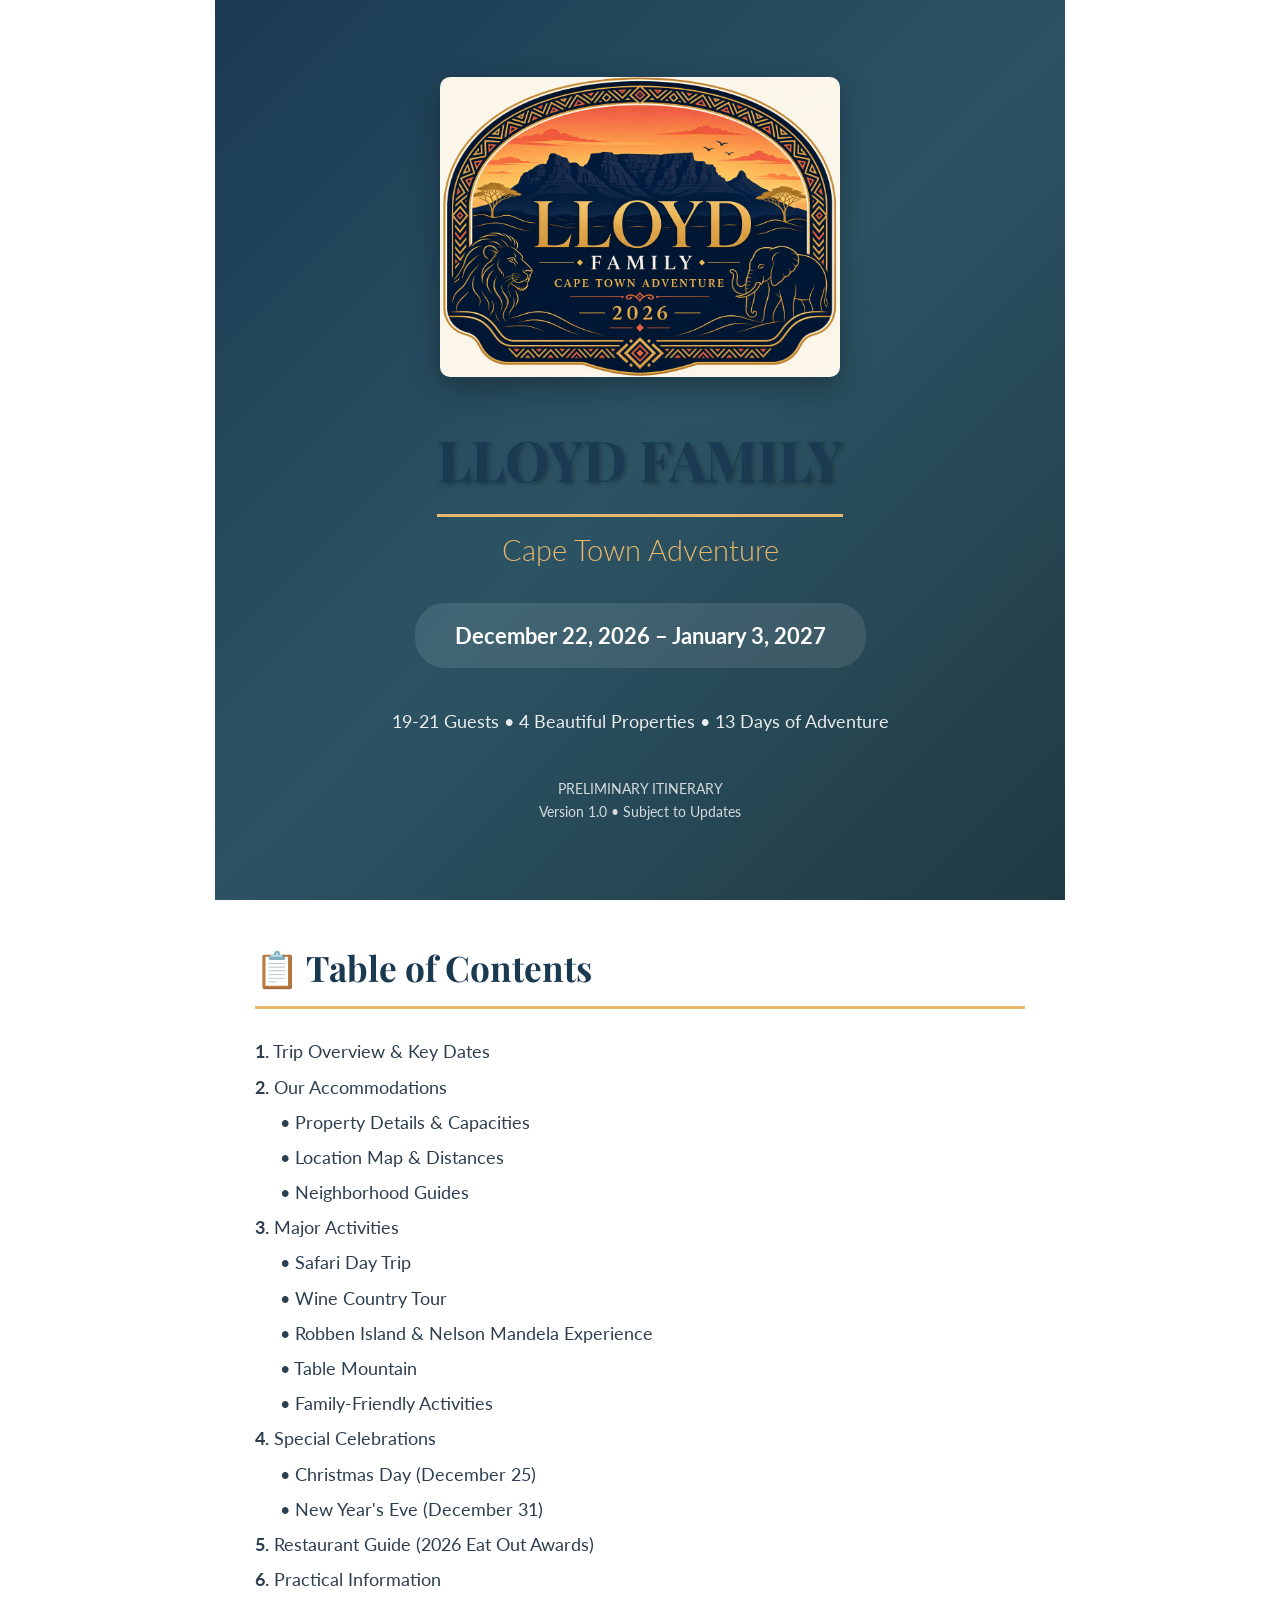
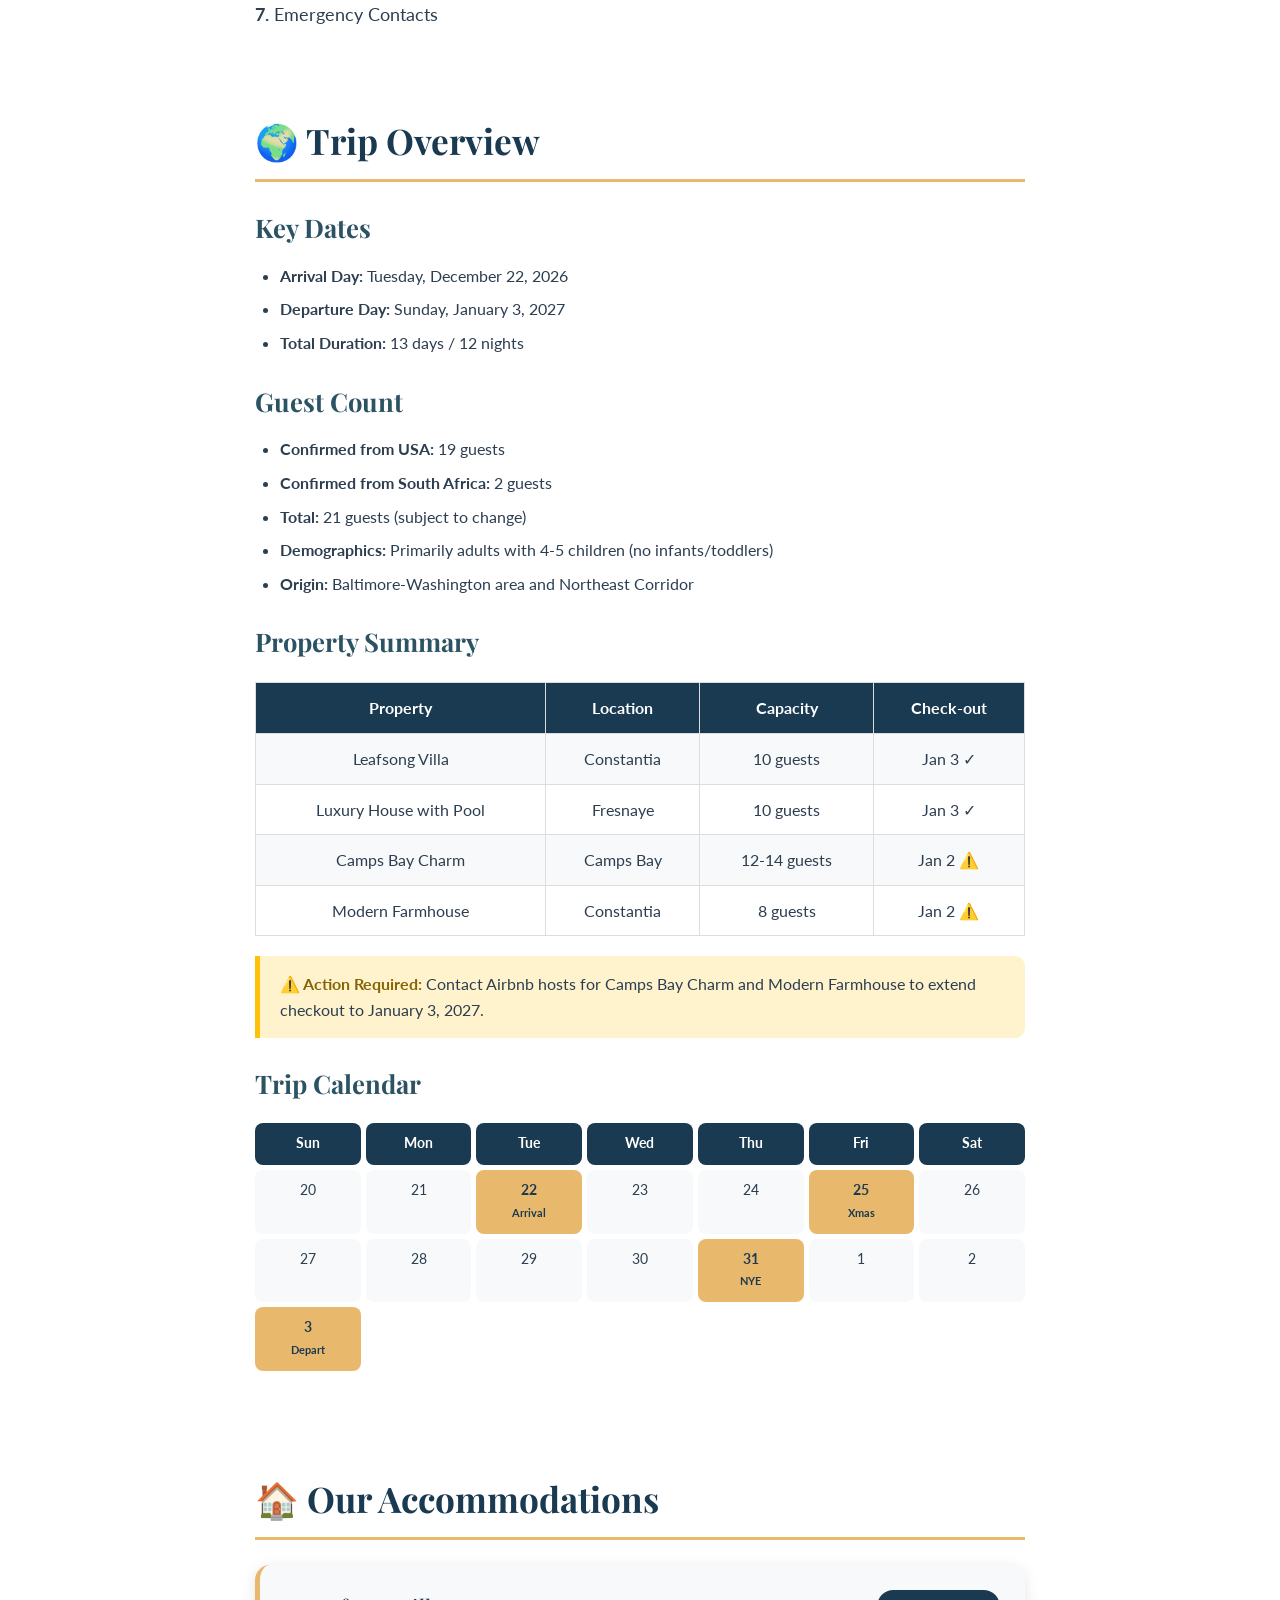
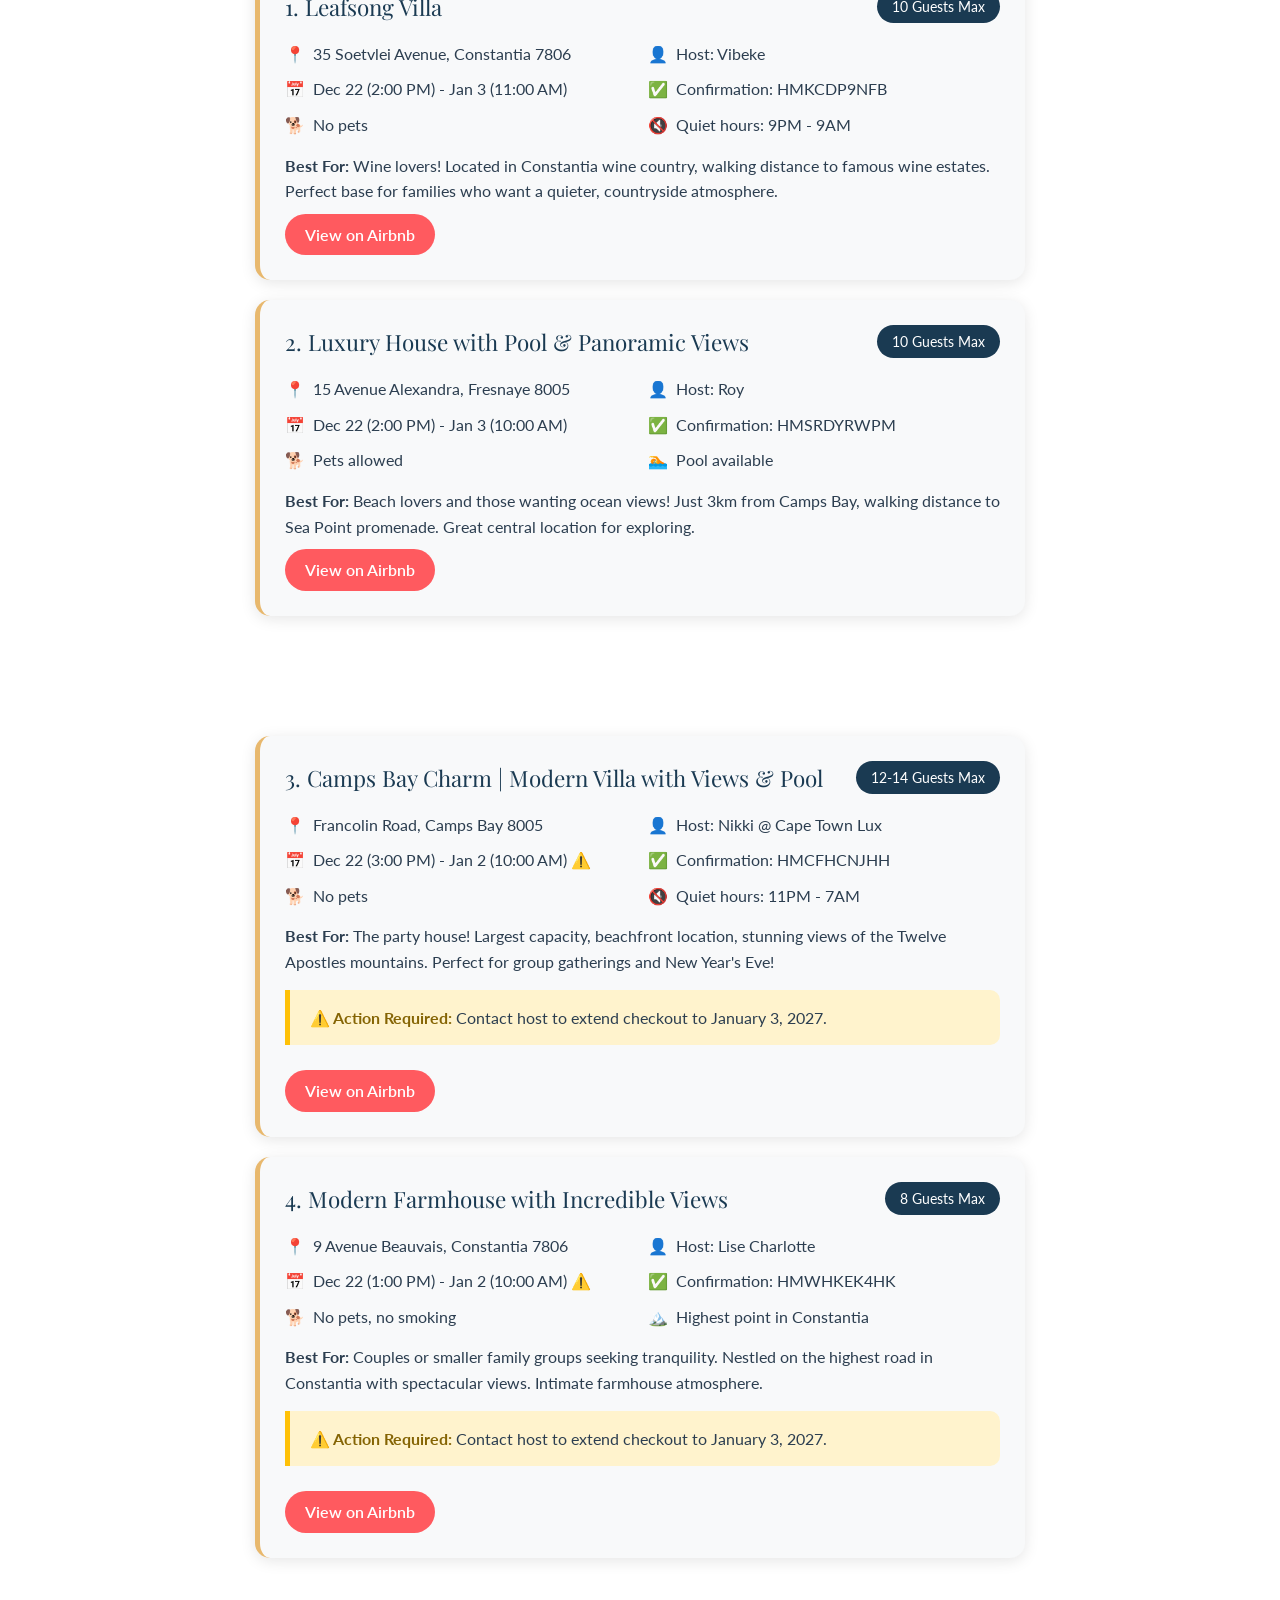
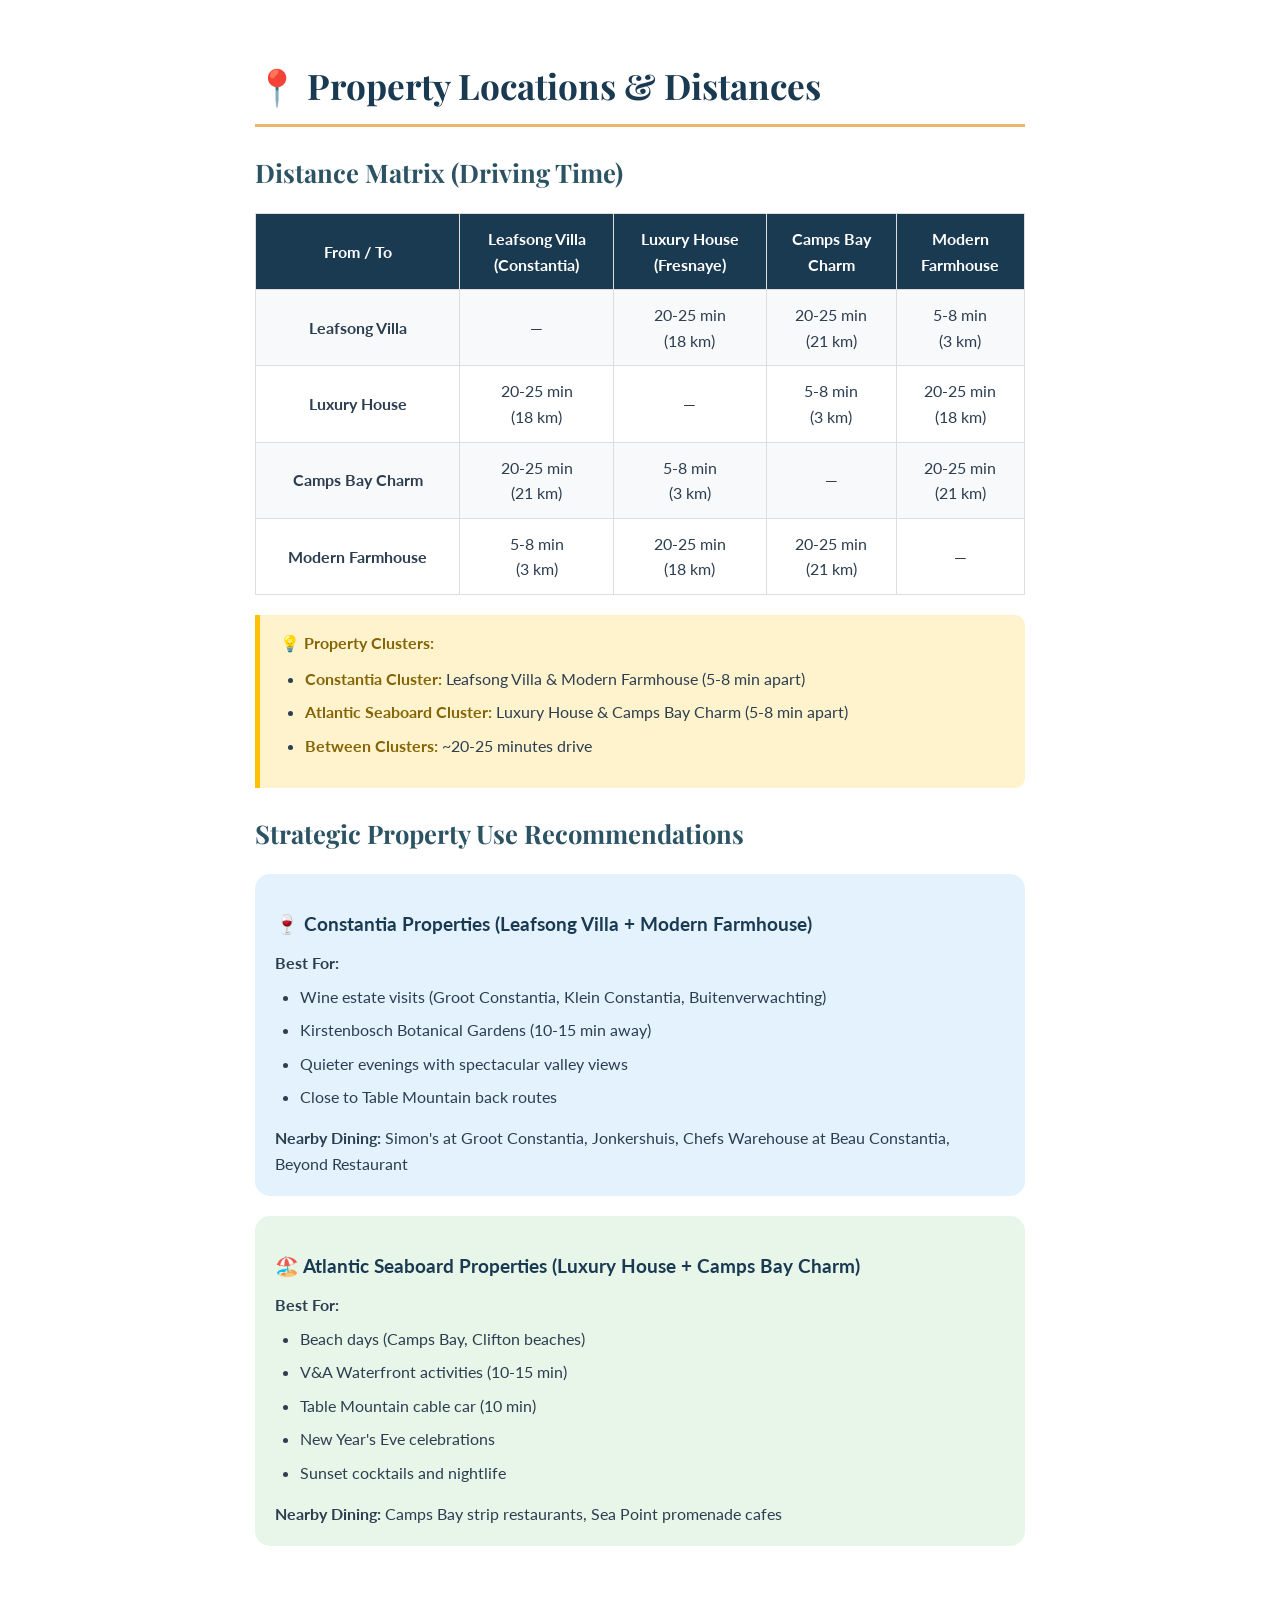
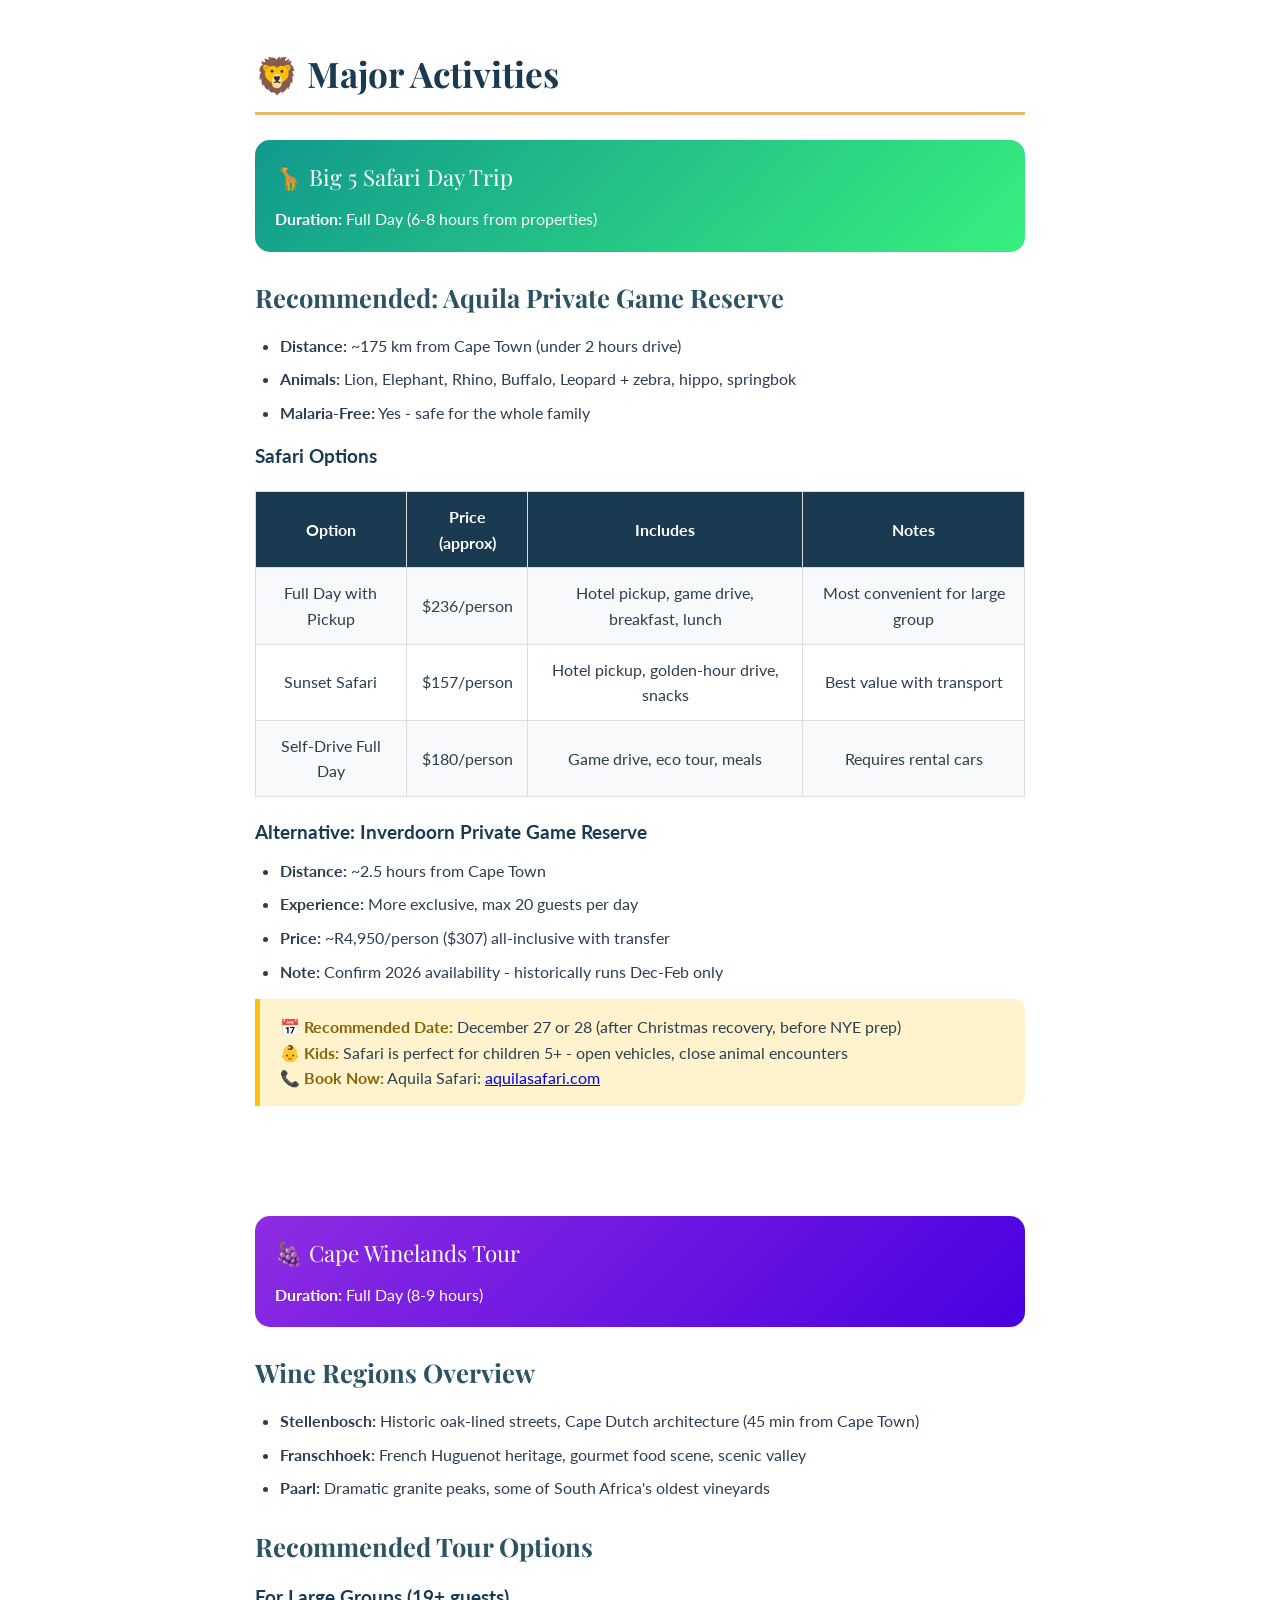
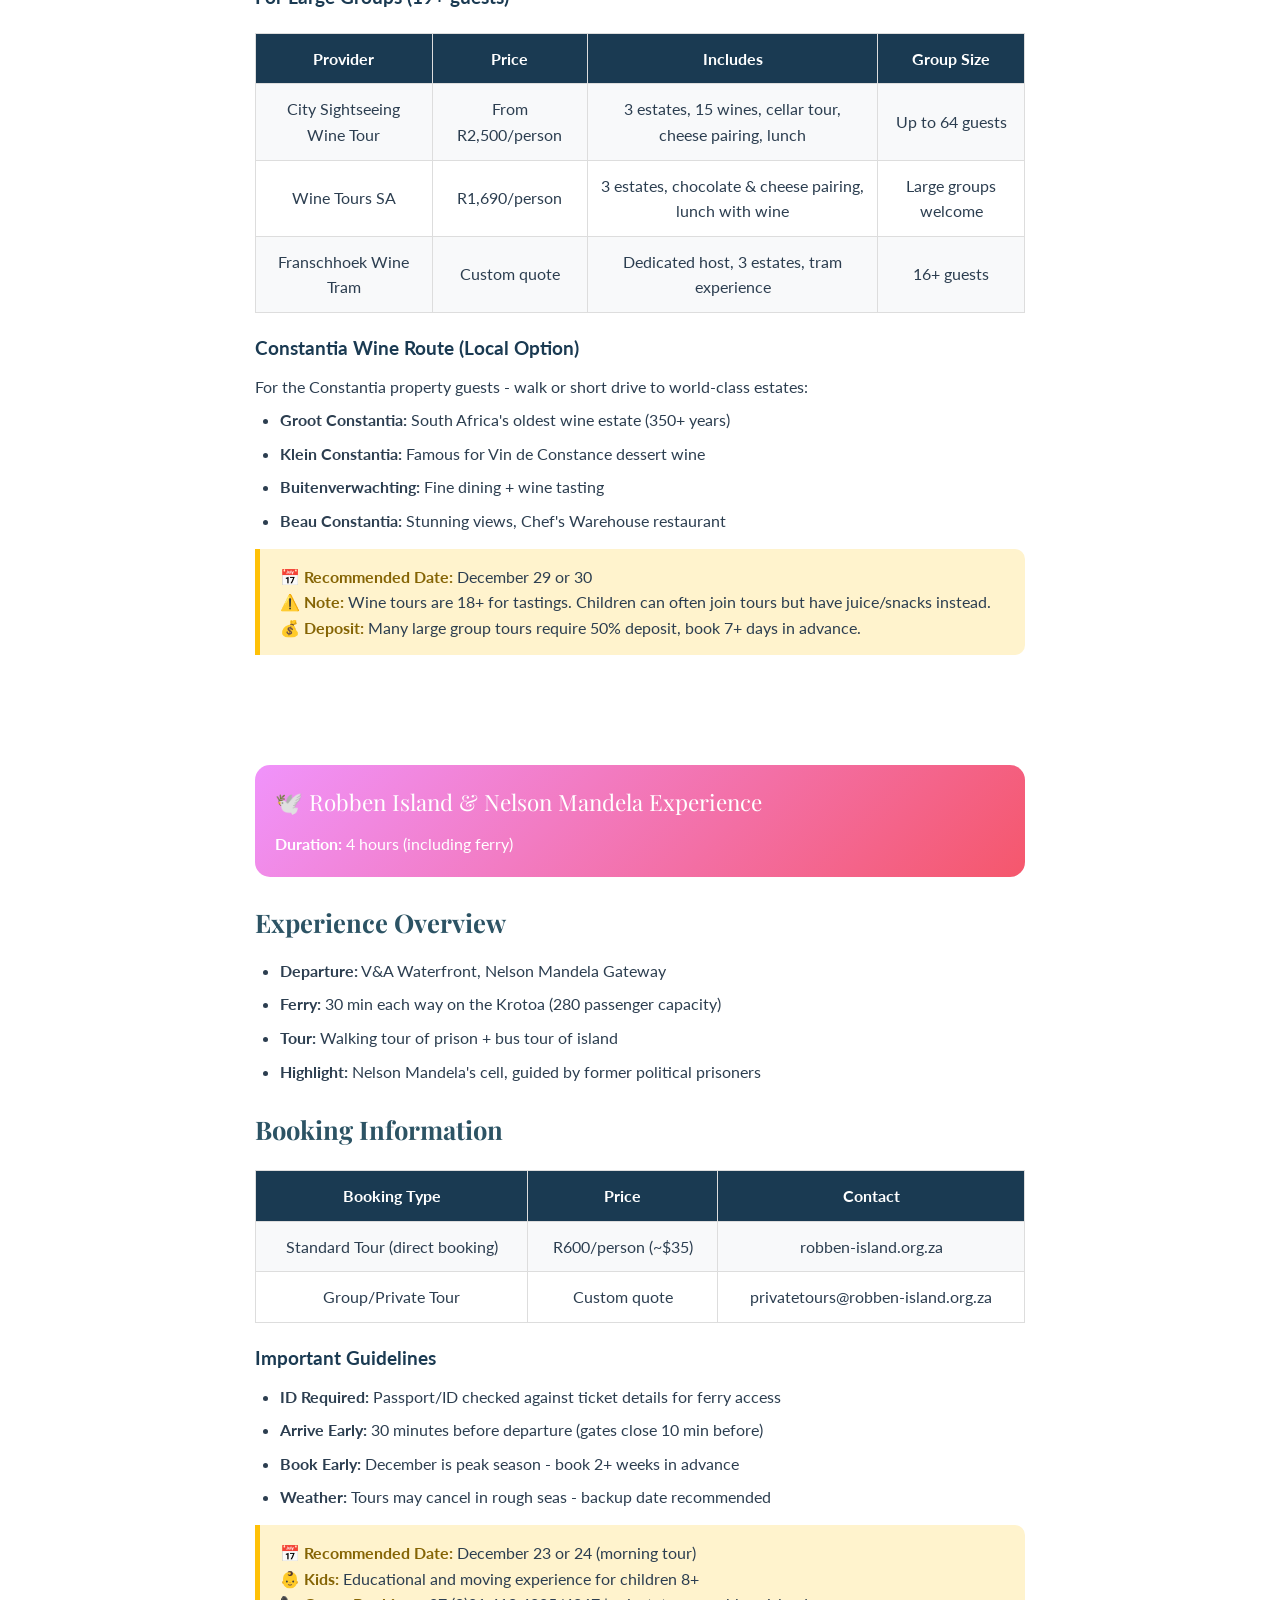
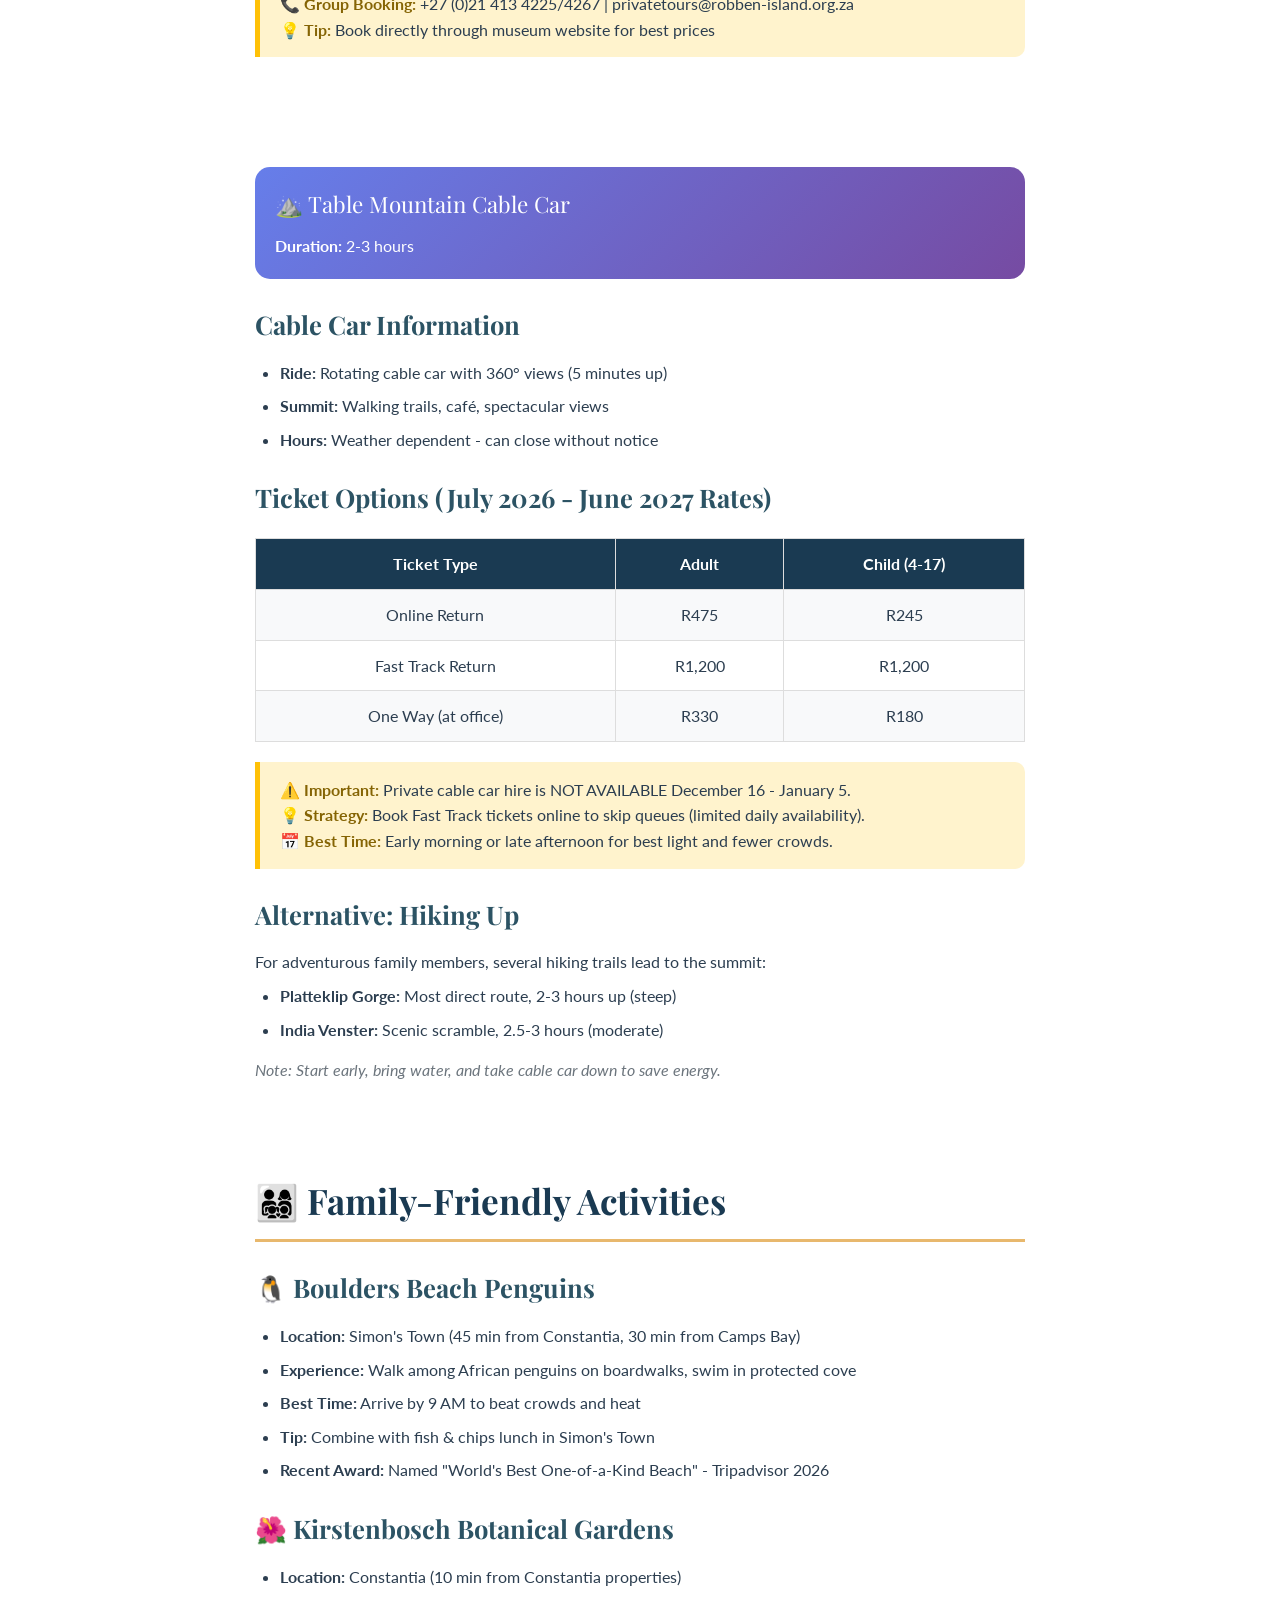
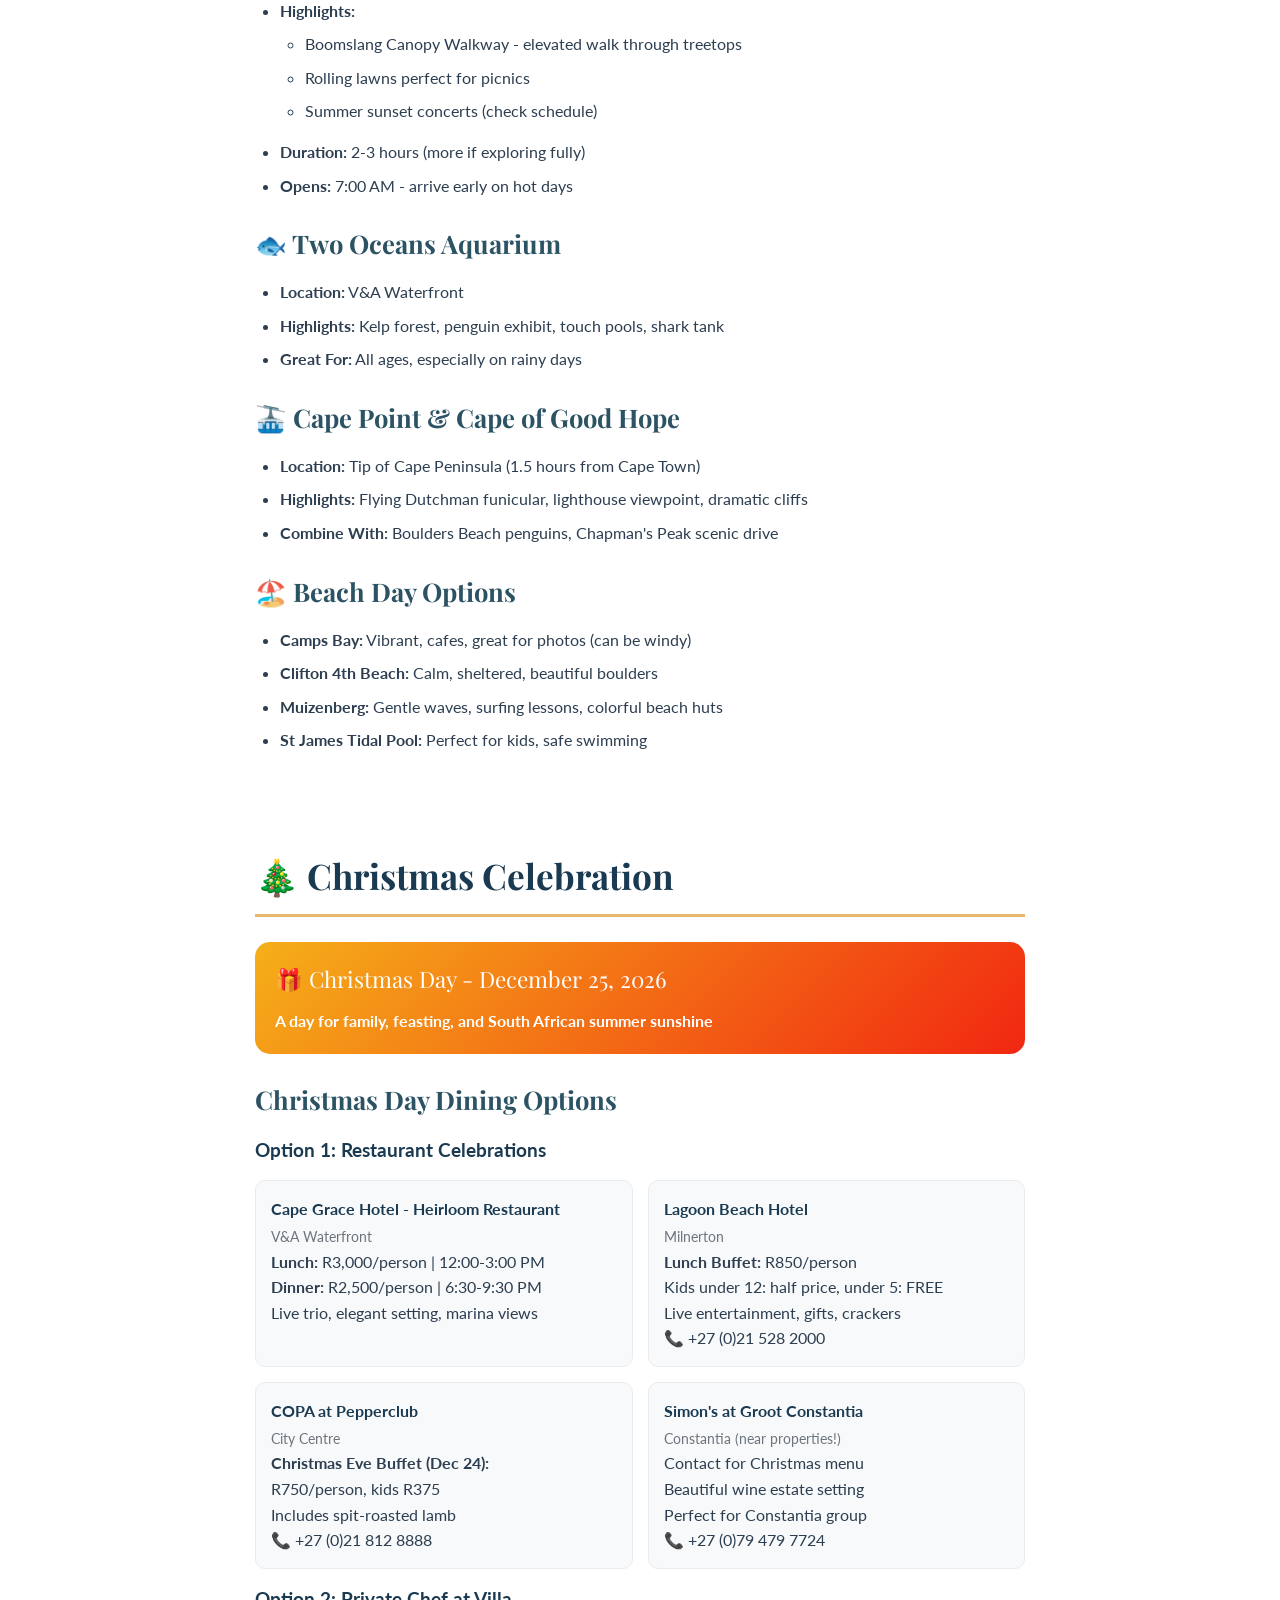
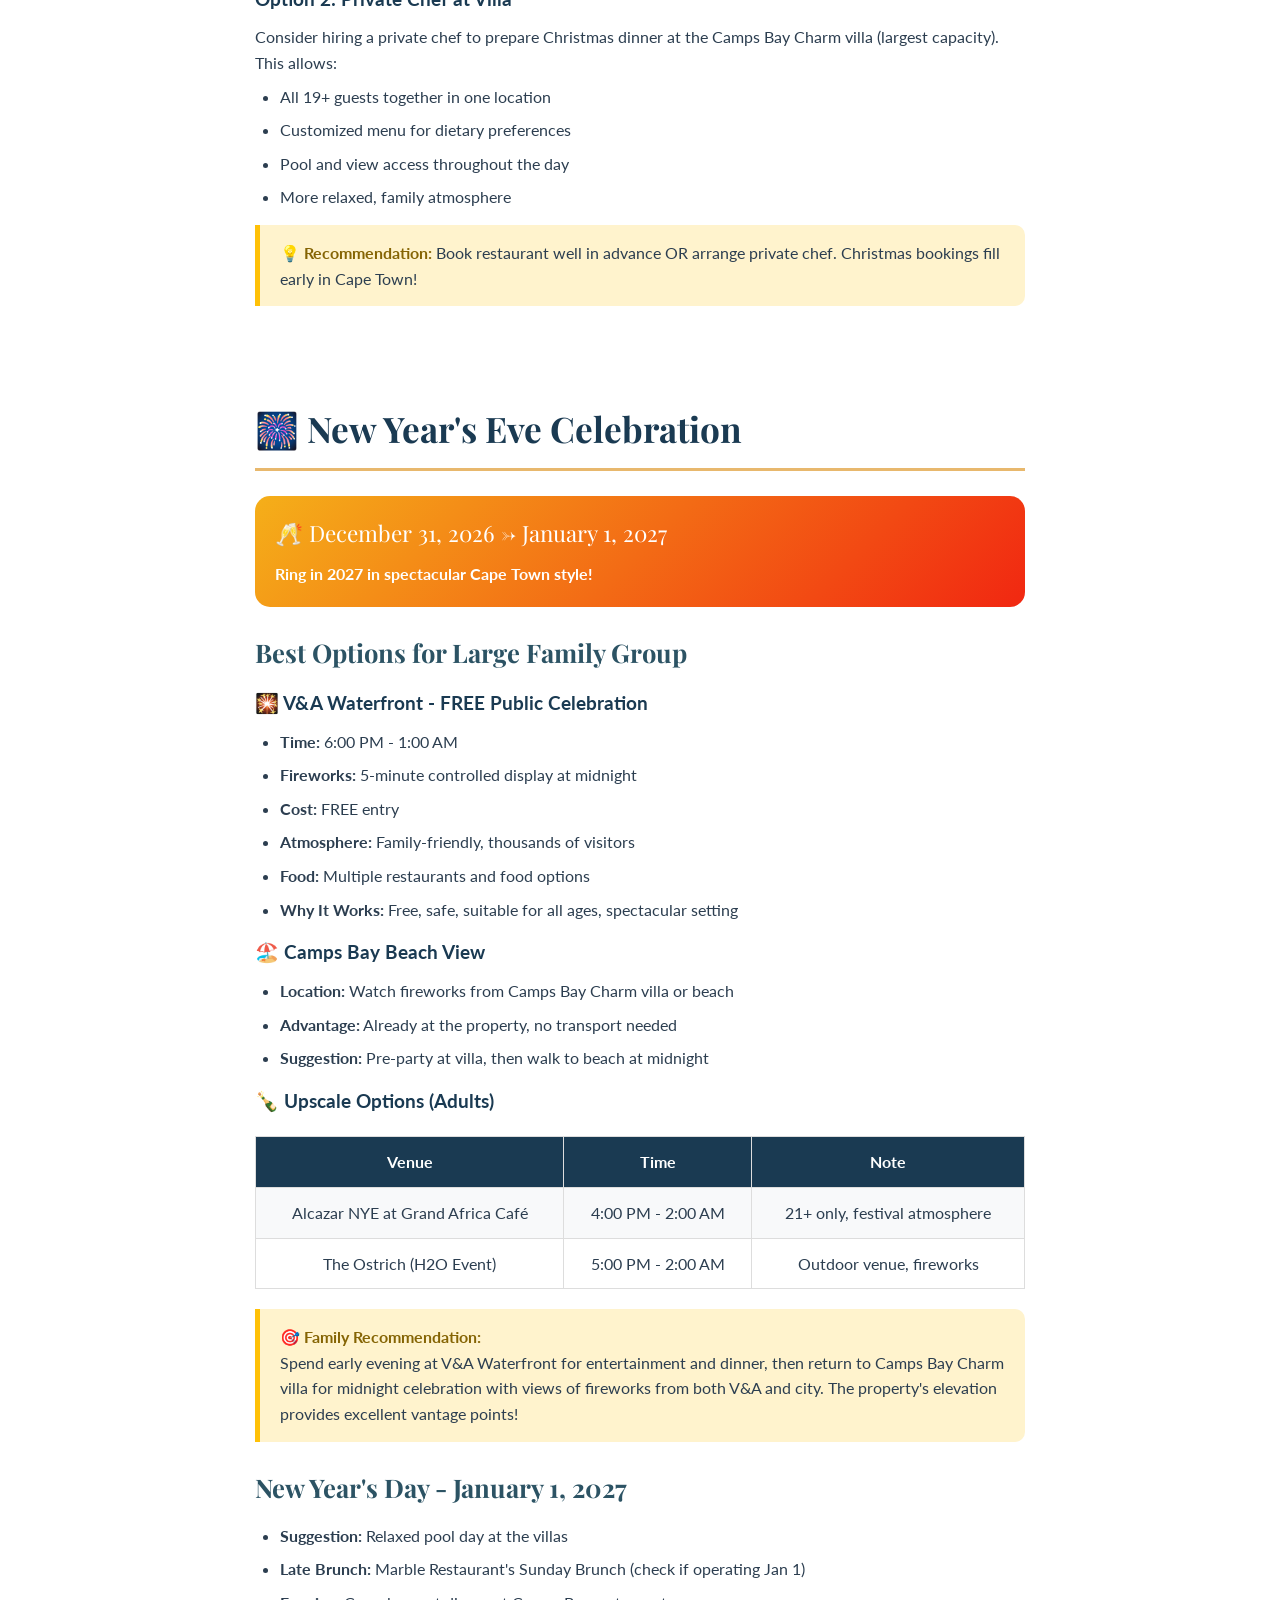
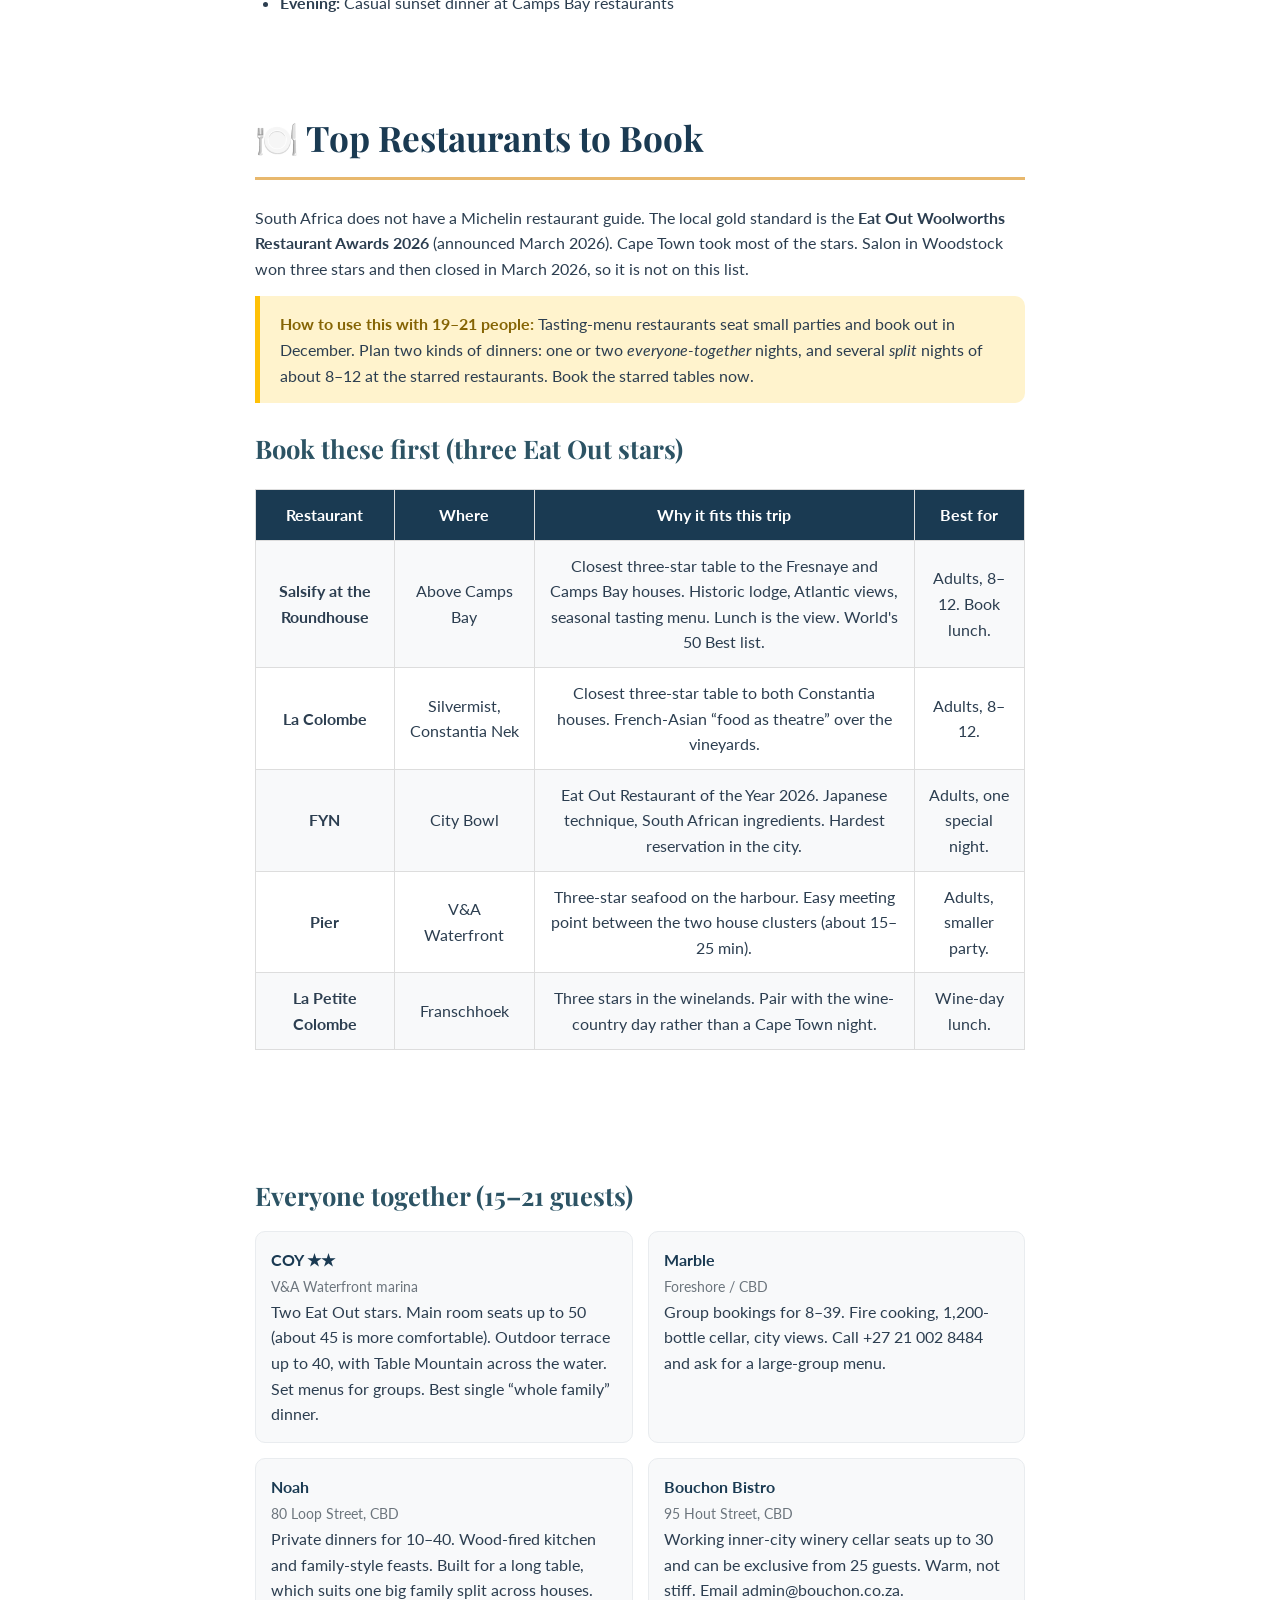
==== commit 2c6cd869: "Add 2026 Eat Out restaurant shortlist to the Cape Town itinerary Prioritize starred tables near the " ====
--- a/lloyd-family-cape-town-trip-2026/documents/lloyd-family-cape-town-itinerary.html
+++ b/lloyd-family-cape-town-trip-2026/documents/lloyd-family-cape-town-itinerary.html
@@ -369,7 +369,7 @@
         <p><strong>4.</strong> Special Celebrations</p>
         <p style="margin-left: 25px;">• Christmas Day (December 25)</p>
         <p style="margin-left: 25px;">• New Year's Eve (December 31)</p>
-        <p><strong>5.</strong> Dining Recommendations</p>
+        <p><strong>5.</strong> Restaurant Guide (2026 Eat Out Awards)</p>
         <p><strong>6.</strong> Practical Information</p>
         <p><strong>7.</strong> Emergency Contacts</p>
     </div>
@@ -1103,62 +1103,220 @@
     </ul>
 </div>
 
-<!-- DINING RECOMMENDATIONS -->
-<div class="page">
-    <h1>🍽️ Dining Recommendations</h1>
-    
-    <h2>Large Group Friendly (15+ guests)</h2>
+<!-- RESTAURANT GUIDE -->
+<div class="page">
+    <h1>🍽️ Top Restaurants to Book</h1>
+    <p>South Africa does not have a Michelin restaurant guide. The local gold standard is the <strong>Eat Out Woolworths Restaurant Awards 2026</strong> (announced March 2026). Cape Town took most of the stars. Salon in Woodstock won three stars and then closed in March 2026, so it is not on this list.</p>
+
+    <div class="tip-box">
+        <strong>How to use this with 19–21 people:</strong> Tasting-menu restaurants seat small parties and book out in December. Plan two kinds of dinners: one or two <em>everyone-together</em> nights, and several <em>split</em> nights of about 8–12 at the starred restaurants. Book the starred tables now.
+    </div>
+
+    <h2>Book these first (three Eat Out stars)</h2>
+    <table class="distance-matrix">
+        <tr>
+            <th>Restaurant</th>
+            <th>Where</th>
+            <th>Why it fits this trip</th>
+            <th>Best for</th>
+        </tr>
+        <tr>
+            <td><strong>Salsify at the Roundhouse</strong></td>
+            <td>Above Camps Bay</td>
+            <td>Closest three-star table to the Fresnaye and Camps Bay houses. Historic lodge, Atlantic views, seasonal tasting menu. Lunch is the view. World's 50 Best list.</td>
+            <td>Adults, 8–12. Book lunch.</td>
+        </tr>
+        <tr>
+            <td><strong>La Colombe</strong></td>
+            <td>Silvermist, Constantia Nek</td>
+            <td>Closest three-star table to both Constantia houses. French-Asian “food as theatre” over the vineyards.</td>
+            <td>Adults, 8–12.</td>
+        </tr>
+        <tr>
+            <td><strong>FYN</strong></td>
+            <td>City Bowl</td>
+            <td>Eat Out Restaurant of the Year 2026. Japanese technique, South African ingredients. Hardest reservation in the city.</td>
+            <td>Adults, one special night.</td>
+        </tr>
+        <tr>
+            <td><strong>Pier</strong></td>
+            <td>V&amp;A Waterfront</td>
+            <td>Three-star seafood on the harbour. Easy meeting point between the two house clusters (about 15–25 min).</td>
+            <td>Adults, smaller party.</td>
+        </tr>
+        <tr>
+            <td><strong>La Petite Colombe</strong></td>
+            <td>Franschhoek</td>
+            <td>Three stars in the winelands. Pair with the wine-country day rather than a Cape Town night.</td>
+            <td>Wine-day lunch.</td>
+        </tr>
+    </table>
+</div>
+
+<div class="page">
+    <h2>Everyone together (15–21 guests)</h2>
     <div class="restaurant-grid">
         <div class="restaurant-item">
-            <div class="restaurant-name">COY Restaurant</div>
-            <div class="restaurant-location">V&A Waterfront Marina</div>
-            <p>Up to 50 seated, 80 standing<br>Private dining room for 9<br>Set menus available</p>
+            <div class="restaurant-name">COY ★★</div>
+            <div class="restaurant-location">V&amp;A Waterfront marina</div>
+            <p>Two Eat Out stars. Main room seats up to 50 (about 45 is more comfortable). Outdoor terrace up to 40, with Table Mountain across the water. Set menus for groups. Best single “whole family” dinner.</p>
         </div>
         <div class="restaurant-item">
-            <div class="restaurant-name">Marble Restaurant</div>
-            <div class="restaurant-location">Foreshore</div>
-            <p>8-39 guests group dining<br>1,200 bottle wine cellar<br>City skyline views</p>
+            <div class="restaurant-name">Marble</div>
+            <div class="restaurant-location">Foreshore / CBD</div>
+            <p>Group bookings for 8–39. Fire cooking, 1,200-bottle cellar, city views. Call +27 21 002 8484 and ask for a large-group menu.</p>
         </div>
         <div class="restaurant-item">
-            <div class="restaurant-name">Simon's at Groot Constantia</div>
-            <div class="restaurant-location">Constantia</div>
-            <p>Contact for groups 15+<br>Family & pet friendly<br>Historic wine estate</p>
+            <div class="restaurant-name">Noah</div>
+            <div class="restaurant-location">80 Loop Street, CBD</div>
+            <p>Private dinners for 10–40. Wood-fired kitchen and family-style feasts. Built for a long table, which suits one big family split across houses.</p>
         </div>
         <div class="restaurant-item">
-            <div class="restaurant-name">Jonkershuis</div>
-            <div class="restaurant-location">Groot Constantia</div>
-            <p>Cape Malay cuisine<br>Constantia Valley views<br>Breakfast & lunch</p>
-        </div>
-    </div>
-    
-    <h2>By Neighborhood</h2>
-    
-    <h3>Near Constantia Properties</h3>
-    <ul>
-        <li><strong>Chefs Warehouse at Beau Constantia:</strong> Exceptional cuisine, incredible views</li>
-        <li><strong>Beyond at Buitenverwachting:</strong> Fine dining, farm-to-table</li>
-        <li><strong>Jonkershuis:</strong> Cape Malay, casual family dining</li>
-        <li><strong>Simon's at Groot Constantia:</strong> Elegant but relaxed</li>
-    </ul>
-    
-    <h3>Near Camps Bay/Fresnaye Properties</h3>
-    <ul>
-        <li><strong>The Codfather:</strong> Seafood, choose your fish, casual</li>
-        <li><strong>Café Caprice:</strong> Beach views, cocktails, people watching</li>
-        <li><strong>Paranga:</strong> Beachfront dining, seafood</li>
-        <li><strong>Kloof Street:</strong> 10-15 min away - diverse restaurant strip</li>
-    </ul>
-    
-    <h3>V&A Waterfront</h3>
-    <ul>
-        <li><strong>COY:</strong> Marina views, modern cuisine</li>
-        <li><strong>Harbour House:</strong> Seafood institution</li>
-        <li><strong>V&A Food Market:</strong> Casual, diverse options, great for mixed groups</li>
-    </ul>
-    
+            <div class="restaurant-name">Bouchon Bistro</div>
+            <div class="restaurant-location">95 Hout Street, CBD</div>
+            <p>Working inner-city winery cellar seats up to 30 and can be exclusive from 25 guests. Warm, not stiff. Email admin@bouchon.co.za.</p>
+        </div>
+    </div>
+
+    <h2>Near the Constantia houses</h2>
+    <ul>
+        <li><strong>La Colombe ★★★</strong> — Silvermist Wine Estate, Constantia Nek. The special-occasion booking for this cluster.</li>
+        <li><strong>Chefs Warehouse at Beau Constantia ★★</strong> — Sharing plates and vineyard views. More relaxed than a formal tasting menu, still a destination. Terrace if you can get it. Daily lunch; dinner Monday–Saturday.</li>
+        <li><strong>Beyond ★★</strong> — Buitenverwachting, Klein Constantia Road. Fine dining on a working wine farm, a few minutes from both Constantia houses.</li>
+        <li><strong>Ember &amp; Oak ★</strong> — Constantia. One star, easier to enjoy with a mixed group than the three-star rooms.</li>
+        <li><strong>Simon's at Groot Constantia</strong> — Call for parties over 15. Vineyard terrace, family-friendly, pets welcome on the estate. +27 79 479 7724.</li>
+        <li><strong>Jonkershuis at Groot Constantia</strong> — Cape Malay plates, burgers, breakfast and lunch. The easy Constantia meal.</li>
+        <li><strong>Blockhouse Kitchen, Constantia Uitsig</strong> — Best lunch with the children. Kids’ menu, high chairs, and a shaded playground beside the tables. Spaanschemat River Road. Groups of 8+ have a 12.5% service charge.</li>
+    </ul>
+
+    <h2>Near the Fresnaye and Camps Bay houses</h2>
+    <ul>
+        <li><strong>Salsify at the Roundhouse ★★★</strong> — Roundhouse Road, off Kloof Road. 021 010 6444, reservations@salsify.co.za. Lunch Tuesday–Saturday from 12:30; dinner from 6:30. A shorter lunch menu is available.</li>
+        <li><strong>CURATE at Ellerman House ★</strong> — Bantry Bay, a short drive from Fresnaye. Hotel dining room, small and formal. One special table, not the whole family.</li>
+        <li><strong>Chefs Warehouse at Tintswalo Atlantic ★</strong> — Hout Bay, on the water below Chapman's Peak. Sunset lunch or dinner for a smaller party.</li>
+        <li><strong>Camps Bay strip</strong> — Codfather (pick-your-own seafood), Paranga, and Café Caprice. Casual, walkable from Camps Bay Charm, and the right call when you do not want a reservation battle.</li>
+        <li><strong>Sea Point</strong> — He Sheng on Main Road is the local Chinese table chefs actually recommend. The promenade has easier family dinners if the strip is packed.</li>
+    </ul>
+</div>
+
+<div class="page">
+    <h2>A simple dinner plan</h2>
+    <table class="distance-matrix">
+        <tr>
+            <th>When</th>
+            <th>Meal</th>
+            <th>Who</th>
+        </tr>
+        <tr>
+            <td>Dec 22, arrival</td>
+            <td>Blockhouse Kitchen or Camps Bay strip</td>
+            <td>Whoever has landed. Keep it easy.</td>
+        </tr>
+        <tr>
+            <td>One weekday lunch</td>
+            <td>Salsify</td>
+            <td>Adults from the Atlantic houses, or a swapped group of 10.</td>
+        </tr>
+        <tr>
+            <td>One weekday dinner</td>
+            <td>La Colombe or Chefs Warehouse Beau Constantia</td>
+            <td>Adults from the Constantia houses, or the other half of the family.</td>
+        </tr>
+        <tr>
+            <td>One night for everyone</td>
+            <td>COY, Marble, or Noah</td>
+            <td>All 19–21. Book a set menu.</td>
+        </tr>
+        <tr>
+            <td>Dec 25</td>
+            <td>Christmas lunch or a chef at Camps Bay Charm</td>
+            <td>Everyone. See the Christmas page.</td>
+        </tr>
+        <tr>
+            <td>Kirstenbosch day</td>
+            <td>Moyo</td>
+            <td>Families. Kids’ menu and a playground. Garden entry is required to reach the restaurant.</td>
+        </tr>
+        <tr>
+            <td>Wine-country day</td>
+            <td>La Petite Colombe, or lunch at an estate</td>
+            <td>Whoever is on the wine trip. Children can do juice at many estates.</td>
+        </tr>
+        <tr>
+            <td>Dec 31</td>
+            <td>Early dinner at the V&amp;A, midnight back at Camps Bay Charm</td>
+            <td>Everyone.</td>
+        </tr>
+    </table>
+
     <div class="tip-box">
-        <strong>📞 Booking Tip:</strong> For groups of 15+, call restaurants directly at least 1-2 weeks ahead. December is peak tourist season!
-    </div>
+        <strong>Book this week if you want the starred tables.</strong> December 22–January 3 is peak season. FYN, Salsify, La Colombe, and Pier are the ones that disappear first. Ask each restaurant for a set menu and a children’s option when you call, and split dietary notes (including the four or five children) into the booking rather than the night of.
+    </div>
+
+    <h2>Winelands, if the day trip lands there</h2>
+    <ul>
+        <li><strong>La Petite Colombe ★★★</strong> — Franschhoek. The booking to make if the wine day is the special meal.</li>
+        <li><strong>Epice ★★</strong> and <strong>Protégé ★★</strong> — Franschhoek.</li>
+        <li><strong>Rust en Vrede ★★</strong>, <strong>Jordan Restaurant ★★</strong>, <strong>Dusk ★★</strong>, and <strong>The Table at De Meye ★★</strong> — Stellenbosch. De Meye won Eat Out Best Destination Restaurant for 2026.</li>
+        <li><strong>FABER at Avondale ★★</strong> — Paarl, if the route goes that far.</li>
+    </ul>
+</div>
+
+<!-- DINING CONTACTS -->
+<div class="page">
+    <h1>📞 Restaurant Contacts</h1>
+    <table class="distance-matrix">
+        <tr>
+            <th>Restaurant</th>
+            <th>How to book</th>
+        </tr>
+        <tr>
+            <td>Salsify at the Roundhouse</td>
+            <td>021 010 6444 · reservations@salsify.co.za</td>
+        </tr>
+        <tr>
+            <td>La Colombe</td>
+            <td>021 794 2390 · reservations@lacolombe.co.za</td>
+        </tr>
+        <tr>
+            <td>Chefs Warehouse Beau Constantia</td>
+            <td>021 794 8632 · cw@beauconstantia.com</td>
+        </tr>
+        <tr>
+            <td>Simon's at Groot Constantia</td>
+            <td>+27 79 479 7724 (call for 15+ guests)</td>
+        </tr>
+        <tr>
+            <td>COY</td>
+            <td>coyrestaurant.com · V&amp;A Waterfront</td>
+        </tr>
+        <tr>
+            <td>Marble</td>
+            <td>+27 21 002 8484</td>
+        </tr>
+        <tr>
+            <td>Noah</td>
+            <td>noahcapetown.com · 80 Loop Street</td>
+        </tr>
+        <tr>
+            <td>Bouchon cellar</td>
+            <td>admin@bouchon.co.za · 021 422 0695</td>
+        </tr>
+        <tr>
+            <td>Blockhouse Kitchen</td>
+            <td>Constantia Uitsig · +27 21 794 6500</td>
+        </tr>
+    </table>
+    <div class="tip-box">
+        <strong>Booking tip:</strong> For 15 or more guests, call the restaurant. Online forms often cap party size. December tables at FYN, Salsify, La Colombe, and Pier should be requested now, in October 2026.
+    </div>
+    <h2>Easy nights that do not need a campaign</h2>
+    <ul>
+        <li><strong>Camps Bay strip:</strong> Codfather, Paranga, Café Caprice. Walkable from Camps Bay Charm.</li>
+        <li><strong>V&amp;A Food Market:</strong> Many kitchens, one table plan, good when arrivals are staggered.</li>
+        <li><strong>Harbour House:</strong> Long-running seafood room at the Waterfront.</li>
+        <li><strong>Kloof Street:</strong> 10–15 minutes from Fresnaye, with enough restaurants that a walk-in is realistic on a weeknight.</li>
+    </ul>
 </div>
 
 <!-- PRACTICAL INFO -->
